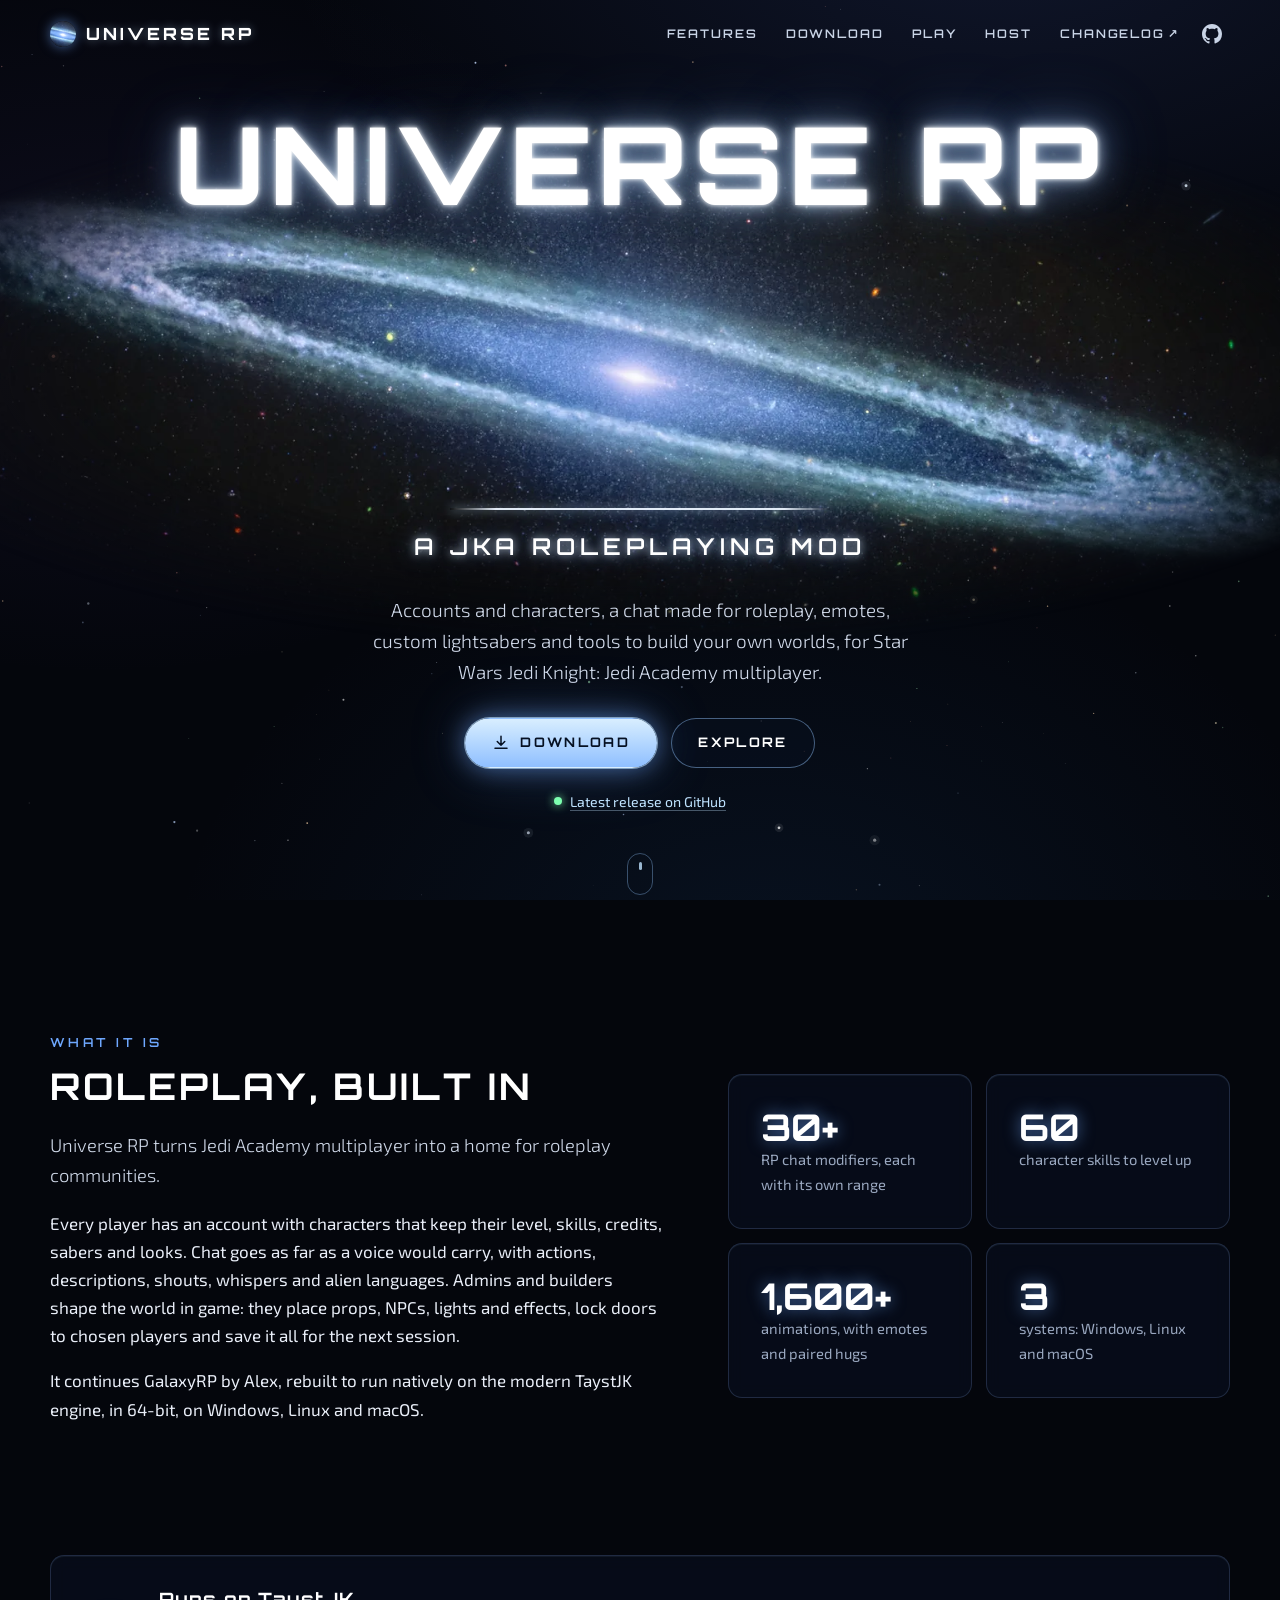
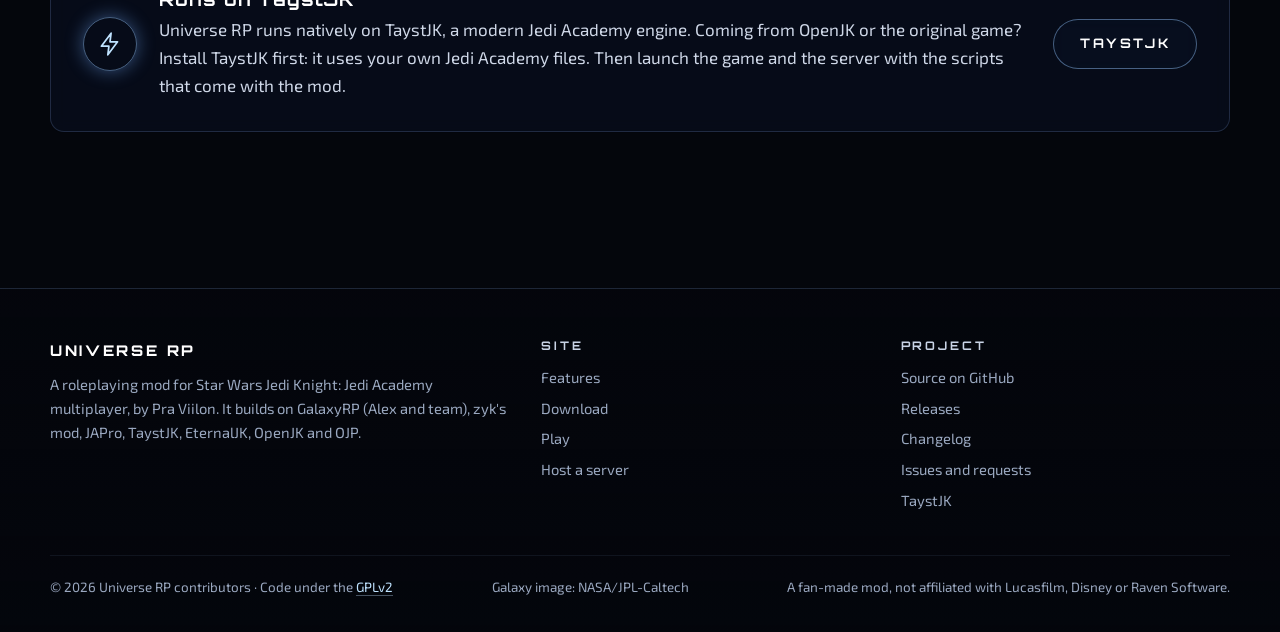
==== index.html @ 898f9db4 "Website: skeleton, star field and home page hero" ====
<!doctype html>
<html lang="en">
<head>
	<meta charset="utf-8">
	<meta name="viewport" content="width=device-width, initial-scale=1">
	<title>Universe RP · A Jedi Academy roleplaying mod</title>
	<meta name="description" content="Universe RP is a roleplaying mod for Star Wars Jedi Knight: Jedi Academy multiplayer, running natively on TaystJK for Windows, Linux and macOS.">
	<meta name="theme-color" content="#04060c">
	<link rel="icon" type="image/png" sizes="32x32" href="assets/img/favicon-32.png">
	<link rel="apple-touch-icon" href="assets/img/apple-touch-icon.png">
	<meta property="og:type" content="website">
	<meta property="og:site_name" content="Universe RP">
	<meta property="og:title" content="Universe RP · A Jedi Academy roleplaying mod">
	<meta property="og:description" content="Accounts and characters, RP chat, emotes, custom sabers, world building and more. Runs natively on TaystJK for Windows, Linux and macOS.">
	<meta property="og:image" content="https://praviilon.github.io/Universe_RP/assets/img/og-cover.jpg">
	<meta property="og:image:width" content="1200">
	<meta property="og:image:height" content="630">
	<meta name="twitter:card" content="summary_large_image">
	<link rel="preload" href="assets/fonts/orbitron.woff2" as="font" type="font/woff2" crossorigin>
	<link rel="preload" href="assets/fonts/exo2.woff2" as="font" type="font/woff2" crossorigin>
	<link rel="stylesheet" href="assets/css/site.css">
</head>
<body>
	<a class="skip-link" href="#main">Skip to content</a>
	<canvas id="starfield" aria-hidden="true"></canvas>

	<header class="site-header">
		<div class="wrap header-inner">
			<a class="brand" href="./"><img src="assets/img/favicon-32.png" alt="" width="26" height="26">UNIVERSE RP</a>
			<button class="menu-toggle" type="button" aria-expanded="false" aria-controls="site-nav" aria-label="Menu">
				<svg viewBox="0 0 24 24" fill="none" stroke-width="2" stroke-linecap="round"><path d="M4 7h16M4 12h16M4 17h16"/></svg>
			</button>
			<nav class="nav" id="site-nav" aria-label="Main">
				<a href="features.html">Features</a>
				<a href="download.html">Download</a>
				<a href="play.html">Play</a>
				<a href="host.html">Host</a>
				<a class="ext" href="https://github.com/praviilon/Universe_RP/blob/main/CHANGELOG.md">Changelog</a>
				<a class="nav-icon" href="https://github.com/praviilon/Universe_RP" aria-label="Universe RP on GitHub">
					<svg viewBox="0 0 16 16" aria-hidden="true"><path d="M8 0C3.58 0 0 3.58 0 8c0 3.54 2.29 6.53 5.47 7.59.4.07.55-.17.55-.38 0-.19-.01-.82-.01-1.49-2.01.37-2.53-.49-2.69-.94-.09-.23-.48-.94-.82-1.13-.28-.15-.68-.52-.01-.53.63-.01 1.08.58 1.23.82.72 1.21 1.87.87 2.33.66.07-.52.28-.87.51-1.07-1.78-.2-3.64-.89-3.64-3.95 0-.87.31-1.59.82-2.15-.08-.2-.36-1.02.08-2.12 0 0 .67-.21 2.2.82.64-.18 1.32-.27 2-.27.68 0 1.36.09 2 .27 1.53-1.04 2.2-.82 2.2-.82.44 1.1.16 1.92.08 2.12.51.56.82 1.27.82 2.15 0 3.07-1.87 3.75-3.65 3.95.29.25.54.73.54 1.48 0 1.07-.01 1.93-.01 2.2 0 .21.15.46.55.38A8.013 8.013 0 0016 8c0-4.42-3.58-8-8-8z"/></svg>
					<span class="label">GitHub</span>
				</a>
			</nav>
		</div>
	</header>

	<main id="main">
		<section class="hero" aria-labelledby="hero-title">
			<h1 class="hero-title" id="hero-title">Universe RP</h1>
			<div class="hero-galaxy" aria-hidden="true">
				<picture>
					<source type="image/webp" srcset="assets/img/galaxy-720.webp 720w, assets/img/galaxy-1200.webp 1200w, assets/img/galaxy-2000.webp 2000w" sizes="(max-width: 700px) 210vw, (max-width: 1308px) 130vw, 1700px">
					<img src="assets/img/galaxy-1200.jpg" alt="" width="1200" height="401" fetchpriority="high">
				</picture>
			</div>
			<div class="hero-rule" aria-hidden="true"></div>
			<p class="hero-sub">A JKA roleplaying mod</p>
			<p class="hero-text">Accounts and characters, a chat made for roleplay, emotes, custom lightsabers and tools to build your own worlds, for Star Wars Jedi Knight: Jedi Academy multiplayer.</p>
			<div class="hero-actions">
				<a class="btn btn-primary" href="https://github.com/praviilon/Universe_RP/releases/latest">
					<svg viewBox="0 0 24 24" aria-hidden="true"><path d="M12 3v12m0 0l-5-5m5 5l5-5M4 19h16" stroke-linecap="round" stroke-linejoin="round"/></svg>
					Download
				</a>
				<a class="btn btn-ghost" href="#about">Explore</a>
			</div>
			<p class="release-badge" data-release-badge>
				<span class="dot" aria-hidden="true"></span>
				<a href="https://github.com/praviilon/Universe_RP/releases/latest"><span data-release-text>Latest release on GitHub</span></a>
			</p>
			<a class="scroll-cue" href="#about" aria-label="Scroll down"></a>
		</section>

		<section class="section" id="about" aria-labelledby="about-title">
			<div class="wrap split">
				<div>
					<p class="eyebrow">What it is</p>
					<h2 id="about-title">Roleplay, built in</h2>
					<p class="lede">Universe RP turns Jedi Academy multiplayer into a home for roleplay communities.</p>
					<p>Every player has an account with characters that keep their level, skills, credits, sabers and looks. Chat goes as far as a voice would carry, with actions, descriptions, shouts, whispers and alien languages. Admins and builders shape the world in game: they place props, NPCs, lights and effects, lock doors to chosen players and save it all for the next session.</p>
					<p>It continues GalaxyRP by Alex, rebuilt to run natively on the modern TaystJK engine, in 64-bit, on Windows, Linux and macOS.</p>
				</div>
				<div class="stats">
					<div class="card stat"><div class="num">30+</div><div class="label">RP chat modifiers, each with its own range</div></div>
					<div class="card stat"><div class="num">60</div><div class="label">character skills to level up</div></div>
					<div class="card stat"><div class="num">1,600+</div><div class="label">animations, with emotes and paired hugs</div></div>
					<div class="card stat"><div class="num">3</div><div class="label">systems: Windows, Linux and macOS</div></div>
				</div>
			</div>
		</section>

		<section class="section tight" aria-labelledby="taystjk-title">
			<div class="wrap">
				<div class="card callout">
					<div class="icon" aria-hidden="true">
						<svg viewBox="0 0 24 24" stroke-linecap="round" stroke-linejoin="round"><path d="M13 2L4 14h7l-1 8 9-12h-7l1-8z"/></svg>
					</div>
					<div>
						<h3 id="taystjk-title">Runs on TaystJK</h3>
						<p>Universe RP runs natively on TaystJK, a modern Jedi Academy engine. Coming from OpenJK or the original game? Install TaystJK first: it uses your own Jedi Academy files. Then launch the game and the server with the scripts that come with the mod.</p>
					</div>
					<a class="btn btn-ghost" href="https://taysta.github.io/TaystJK/">TaystJK</a>
				</div>
			</div>
		</section>
	</main>

	<footer class="site-footer">
		<div class="wrap">
			<div class="footer-grid">
				<div>
					<div class="footer-brand">UNIVERSE RP</div>
					<p>A roleplaying mod for Star Wars Jedi Knight: Jedi Academy multiplayer, by Pra Viilon. It builds on GalaxyRP (Alex and team), zyk's mod, JAPro, TaystJK, EternalJK, OpenJK and OJP.</p>
				</div>
				<div>
					<h4>Site</h4>
					<ul>
						<li><a href="features.html">Features</a></li>
						<li><a href="download.html">Download</a></li>
						<li><a href="play.html">Play</a></li>
						<li><a href="host.html">Host a server</a></li>
					</ul>
				</div>
				<div>
					<h4>Project</h4>
					<ul>
						<li><a href="https://github.com/praviilon/Universe_RP">Source on GitHub</a></li>
						<li><a href="https://github.com/praviilon/Universe_RP/releases">Releases</a></li>
						<li><a href="https://github.com/praviilon/Universe_RP/blob/main/CHANGELOG.md">Changelog</a></li>
						<li><a href="https://github.com/praviilon/Universe_RP/issues">Issues and requests</a></li>
						<li><a href="https://taysta.github.io/TaystJK/">TaystJK</a></li>
					</ul>
				</div>
			</div>
			<div class="footer-bottom">
				<span>© <span data-year>2026</span> Universe RP contributors · Code under the <a href="https://github.com/praviilon/Universe_RP/blob/main/LICENSE.txt">GPLv2</a></span>
				<span>Galaxy image: NASA/JPL-Caltech</span>
				<span>A fan-made mod, not affiliated with Lucasfilm, Disney or Raven Software.</span>
			</div>
		</div>
	</footer>

	<script src="assets/js/starfield.js" defer></script>
	<script src="assets/js/site.js" defer></script>
</body>
</html>
---- assets/css/site.css ----
/* Universe RP site: one stylesheet for every page.
   Dark space theme taken from the mod's art: deep black and navy, galaxy blue and pale cyan glows.
   Fonts are self-hosted (SIL OFL, licences in assets/fonts/). */

@font-face {
	font-family: "Orbitron";
	src: url("../fonts/orbitron.woff2") format("woff2-variations"), url("../fonts/orbitron.woff2") format("woff2");
	font-weight: 400 900;
	font-style: normal;
	font-display: swap;
}
@font-face {
	font-family: "Exo 2";
	src: url("../fonts/exo2.woff2") format("woff2-variations"), url("../fonts/exo2.woff2") format("woff2");
	font-weight: 100 900;
	font-style: normal;
	font-display: swap;
}
@font-face {
	font-family: "Exo 2";
	src: url("../fonts/exo2-italic.woff2") format("woff2-variations"), url("../fonts/exo2-italic.woff2") format("woff2");
	font-weight: 100 900;
	font-style: italic;
	font-display: swap;
}

:root {
	--space: #04060c;
	--navy: #0a1224;
	--navy-2: #101b33;
	--blue: #6fa8ff;
	--cyan: #bfe3ff;
	--text: #e9eef8;
	--muted: #9aa8c0;
	--line: rgba(150, 190, 255, 0.18);
	--line-strong: rgba(150, 200, 255, 0.45);
	--glass: rgba(10, 18, 36, 0.55);
	--glass-strong: rgba(6, 11, 24, 0.82);
	--glow: 0 0 18px rgba(111, 168, 255, 0.45);
	--radius: 14px;
	--gutter: clamp(16px, 4vw, 40px);
	--max: 1180px;
	--font-display: "Orbitron", "Exo 2", system-ui, sans-serif;
	--font-body: "Exo 2", system-ui, -apple-system, "Segoe UI", sans-serif;
	--font-mono: ui-monospace, "Cascadia Code", Consolas, "Liberation Mono", monospace;
	color-scheme: dark;
}

*, *::before, *::after { box-sizing: border-box; }

html {
	scroll-behavior: smooth;
	scroll-padding-top: 80px;
	-webkit-text-size-adjust: 100%;
}

body {
	margin: 0;
	min-height: 100vh;
	background:
		radial-gradient(1200px 700px at 78% -10%, rgba(64, 88, 170, 0.20), transparent 60%),
		radial-gradient(900px 600px at 8% 35%, rgba(80, 60, 150, 0.12), transparent 60%),
		radial-gradient(1000px 800px at 60% 110%, rgba(30, 80, 140, 0.16), transparent 60%),
		var(--space);
	background-attachment: fixed;
	color: var(--text);
	font-family: var(--font-body);
	font-size: 17px;
	font-weight: 400;
	line-height: 1.65;
	overflow-x: hidden;
}

/* The star field canvas (assets/js/starfield.js) sits behind everything. */
#starfield {
	position: fixed;
	inset: 0;
	width: 100%;
	height: 100%;
	z-index: -1;
	pointer-events: none;
}

img { max-width: 100%; height: auto; display: block; }

a { color: var(--cyan); text-decoration-color: rgba(191, 227, 255, 0.35); text-underline-offset: 3px; }
a:hover { color: #fff; text-decoration-color: currentColor; }

:focus-visible {
	outline: 2px solid var(--cyan);
	outline-offset: 3px;
	border-radius: 4px;
}

.skip-link {
	position: absolute;
	left: 12px;
	top: -60px;
	z-index: 100;
	padding: 8px 14px;
	background: var(--navy-2);
	border: 1px solid var(--line-strong);
	border-radius: 8px;
	color: #fff;
}
.skip-link:focus { top: 12px; }

h1, h2, h3, h4 {
	font-family: var(--font-display);
	font-weight: 700;
	line-height: 1.2;
	letter-spacing: 0.04em;
	color: #fff;
	margin: 0 0 0.6em;
}
h2 { font-size: clamp(1.5rem, 1.1rem + 1.6vw, 2.3rem); text-transform: uppercase; letter-spacing: 0.08em; }
h3 { font-size: 1.15rem; letter-spacing: 0.05em; }
p { margin: 0 0 1em; }

code, kbd {
	font-family: var(--font-mono);
	font-size: 0.9em;
	background: rgba(150, 190, 255, 0.10);
	border: 1px solid var(--line);
	border-radius: 6px;
	padding: 0.05em 0.4em;
	color: var(--cyan);
}

.wrap {
	width: 100%;
	max-width: calc(var(--max) + 2 * var(--gutter));
	margin: 0 auto;
	padding: 0 var(--gutter);
}

.eyebrow {
	font-family: var(--font-display);
	font-size: 0.78rem;
	font-weight: 600;
	letter-spacing: 0.28em;
	text-transform: uppercase;
	color: var(--blue);
	margin: 0 0 0.9em;
}

.lede { font-size: 1.15rem; color: #cfd8e8; font-weight: 300; max-width: 60ch; }

/* ---------- Header ---------- */

.site-header {
	position: fixed;
	top: 0;
	left: 0;
	right: 0;
	z-index: 50;
	transition: background 0.3s ease, border-color 0.3s ease, backdrop-filter 0.3s ease;
	border-bottom: 1px solid transparent;
}
.site-header.scrolled,
.site-header.menu-open {
	background: var(--glass-strong);
	-webkit-backdrop-filter: blur(14px) saturate(1.2);
	backdrop-filter: blur(14px) saturate(1.2);
	border-bottom-color: var(--line);
}
.header-inner {
	display: flex;
	align-items: center;
	justify-content: space-between;
	gap: 16px;
	height: 68px;
}
.brand {
	display: inline-flex;
	align-items: center;
	gap: 10px;
	font-family: var(--font-display);
	font-weight: 800;
	font-size: 1.05rem;
	letter-spacing: 0.18em;
	color: #fff;
	text-decoration: none;
	white-space: nowrap;
	text-shadow: 0 0 10px rgba(191, 227, 255, 0.45);
}
.brand img { width: 26px; height: 26px; border-radius: 50%; box-shadow: 0 0 12px rgba(111, 168, 255, 0.55); }
.brand:hover { color: #fff; }

.nav { display: flex; align-items: center; gap: 4px; }
.nav a {
	position: relative;
	font-family: var(--font-display);
	font-size: 0.74rem;
	font-weight: 600;
	letter-spacing: 0.16em;
	text-transform: uppercase;
	color: #c9d4e6;
	text-decoration: none;
	padding: 10px 12px;
	border-radius: 8px;
}
.nav a:hover, .nav a[aria-current="page"] { color: #fff; text-shadow: 0 0 10px rgba(191, 227, 255, 0.6); }
.nav a[aria-current="page"]::after {
	content: "";
	position: absolute;
	left: 12px;
	right: 12px;
	bottom: 4px;
	height: 1px;
	background: var(--cyan);
	box-shadow: var(--glow);
}
.nav .nav-icon { display: inline-flex; padding: 8px; }
.nav .nav-icon svg { width: 20px; height: 20px; fill: currentColor; }
.nav .nav-icon .label { display: none; }
.nav .ext::after { content: " ↗"; font-family: var(--font-body); letter-spacing: 0; }

.menu-toggle {
	display: none;
	width: 44px;
	height: 44px;
	align-items: center;
	justify-content: center;
	background: transparent;
	border: 1px solid var(--line);
	border-radius: 10px;
	color: #fff;
	cursor: pointer;
}
.menu-toggle svg { width: 22px; height: 22px; stroke: currentColor; }

@media (max-width: 860px) {
	.menu-toggle { display: inline-flex; }
	.nav {
		display: none;
		position: absolute;
		top: 68px;
		left: 0;
		right: 0;
		flex-direction: column;
		align-items: stretch;
		gap: 0;
		padding: 8px var(--gutter) 18px;
		background: var(--glass-strong);
		-webkit-backdrop-filter: blur(14px);
		backdrop-filter: blur(14px);
		border-bottom: 1px solid var(--line);
	}
	.site-header.menu-open .nav { display: flex; }
	.nav a { padding: 14px 4px; font-size: 0.85rem; border-bottom: 1px solid rgba(150, 190, 255, 0.08); }
	.nav a[aria-current="page"]::after { display: none; }
	.nav .nav-icon { padding: 14px 4px; gap: 10px; }
	.nav .nav-icon .label { display: inline; }
}

/* ---------- Buttons ---------- */

.btn {
	display: inline-flex;
	align-items: center;
	justify-content: center;
	gap: 10px;
	min-height: 50px;
	padding: 12px 26px;
	border-radius: 999px;
	font-family: var(--font-display);
	font-size: 0.82rem;
	font-weight: 700;
	letter-spacing: 0.18em;
	text-transform: uppercase;
	text-decoration: none;
	cursor: pointer;
	transition: transform 0.15s ease, box-shadow 0.25s ease, background 0.25s ease, border-color 0.25s ease;
	border: 1px solid transparent;
}
.btn svg { width: 18px; height: 18px; fill: none; stroke: currentColor; stroke-width: 2; }
.btn-primary {
	color: #051022;
	background: linear-gradient(180deg, #d8eeff 0%, #8fbfff 100%);
	box-shadow: 0 0 0 1px rgba(191, 227, 255, 0.6), 0 0 24px rgba(111, 168, 255, 0.55), 0 0 60px rgba(111, 168, 255, 0.25);
}
.btn-primary:hover {
	color: #051022;
	transform: translateY(-1px);
	box-shadow: 0 0 0 1px rgba(220, 240, 255, 0.9), 0 0 30px rgba(140, 190, 255, 0.75), 0 0 80px rgba(111, 168, 255, 0.35);
}
.btn-ghost {
	color: #fff;
	background: rgba(10, 18, 36, 0.35);
	border-color: var(--line-strong);
	-webkit-backdrop-filter: blur(6px);
	backdrop-filter: blur(6px);
}
.btn-ghost:hover { color: #fff; border-color: var(--cyan); box-shadow: var(--glow); }

/* ---------- Hero ---------- */

.hero {
	position: relative;
	min-height: 100vh;
	min-height: 100svh;
	display: flex;
	flex-direction: column;
	align-items: center;
	justify-content: center;
	text-align: center;
	padding: 110px 0 90px;
	overflow: hidden;
	isolation: isolate;
}
/* The galaxy sits in the flow between the title and the subtitle, as in the in-game art: the title
   overlaps its upper edge and the rule sits under its disc, at any screen size (the overlaps are
   fractions of the galaxy's own width). Its black background is screened away so it melts into the
   live star field, and the mask softens the picture's edges so there is no frame. */
.hero {
	--galaxy-w: min(1700px, 130vw);
}
.hero-galaxy {
	position: relative;
	width: var(--galaxy-w);
	flex: none;
	aspect-ratio: 2000 / 669;
	margin: calc(var(--galaxy-w) * -0.075) 0 calc(var(--galaxy-w) * -0.085);
	z-index: -1;
	mix-blend-mode: screen;
	-webkit-mask-image: radial-gradient(ellipse 50% 50% at 50% 50%, #000 62%, transparent 100%);
	mask-image: radial-gradient(ellipse 50% 50% at 50% 50%, #000 62%, transparent 100%);
	pointer-events: none;
	animation: galaxy-in 2.2s ease-out both;
}
@media (max-width: 700px) {
	.hero { --galaxy-w: 210vw; }
}
.hero-galaxy img { width: 100%; }
@keyframes galaxy-in {
	from { opacity: 0; transform: scale(1.04); }
	to { opacity: 1; transform: none; }
}

.hero-title {
	margin: 0;
	font-family: var(--font-display);
	font-weight: 800;
	font-size: clamp(1.6rem, 8.4vw, 7.4rem);
	white-space: nowrap;
	line-height: 1;
	letter-spacing: 0.06em;
	text-transform: uppercase;
	color: #fff;
	text-shadow:
		0 0 4px rgba(255, 255, 255, 0.9),
		0 0 14px rgba(220, 238, 255, 0.75),
		0 0 34px rgba(150, 195, 255, 0.55),
		0 0 70px rgba(111, 168, 255, 0.35);
	animation: title-in 1.6s 0.2s ease-out both;
}
.hero-rule {
	width: min(380px, 60vw);
	height: 2px;
	margin: 0 auto 18px;
	background: linear-gradient(90deg, transparent, rgba(235, 245, 255, 0.95) 12%, rgba(235, 245, 255, 0.95) 88%, transparent);
	box-shadow: 0 0 10px rgba(191, 227, 255, 0.8);
	animation: title-in 1.6s 0.5s ease-out both;
}
.hero-sub {
	margin: 0;
	font-family: var(--font-display);
	font-weight: 600;
	font-size: clamp(0.85rem, 0.6rem + 1.1vw, 1.45rem);
	letter-spacing: 0.22em;
	text-transform: uppercase;
	color: #fff;
	text-shadow: 0 0 8px rgba(220, 238, 255, 0.8), 0 0 22px rgba(111, 168, 255, 0.5);
	animation: title-in 1.6s 0.6s ease-out both;
}
@keyframes title-in {
	from { opacity: 0; transform: translateY(10px); filter: blur(4px); }
	to { opacity: 1; transform: none; filter: none; }
}
.hero-text {
	max-width: 640px;
	margin: 28px auto 0;
	padding: 0 var(--gutter);
	color: #d3dcec;
	font-weight: 300;
	font-size: clamp(1rem, 0.9rem + 0.4vw, 1.18rem);
	animation: title-in 1.6s 0.8s ease-out both;
}
.hero-actions {
	display: flex;
	flex-wrap: wrap;
	justify-content: center;
	gap: 14px;
	margin-top: 30px;
	padding: 0 var(--gutter);
	animation: title-in 1.6s 1s ease-out both;
}
.release-badge {
	display: inline-flex;
	align-items: center;
	gap: 8px;
	margin-top: 22px;
	font-size: 0.88rem;
	color: var(--muted);
	min-height: 1.6em;
	animation: title-in 1.6s 1.1s ease-out both;
}
.release-badge .dot {
	width: 8px;
	height: 8px;
	border-radius: 50%;
	background: #7dffb0;
	box-shadow: 0 0 10px #7dffb0;
}
.release-badge a { color: var(--cyan); }
.scroll-cue {
	position: absolute;
	bottom: 22px;
	left: 50%;
	transform: translateX(-50%);
	width: 26px;
	height: 42px;
	border: 1.5px solid var(--line-strong);
	border-radius: 14px;
	opacity: 0.8;
}
.scroll-cue::after {
	content: "";
	position: absolute;
	left: 50%;
	top: 8px;
	width: 3px;
	height: 8px;
	margin-left: -1.5px;
	border-radius: 2px;
	background: var(--cyan);
	animation: cue 2s ease-in-out infinite;
}
@keyframes cue {
	0% { opacity: 0; transform: translateY(0); }
	30% { opacity: 1; }
	80%, 100% { opacity: 0; transform: translateY(14px); }
}

/* ---------- Sections ---------- */

.section { padding: clamp(70px, 9vw, 130px) 0; position: relative; }
.section.tight { padding-top: 0; }
.section-head { max-width: 760px; margin-bottom: clamp(30px, 4vw, 54px); }
.section-head.center { margin-left: auto; margin-right: auto; text-align: center; }
.section-head.center .lede { margin-left: auto; margin-right: auto; }

.split {
	display: grid;
	grid-template-columns: 1.1fr 0.9fr;
	gap: clamp(28px, 5vw, 70px);
	align-items: center;
}
@media (max-width: 860px) { .split { grid-template-columns: 1fr; } }

.card {
	background: var(--glass);
	border: 1px solid var(--line);
	border-radius: var(--radius);
	padding: clamp(22px, 2.6vw, 32px);
	-webkit-backdrop-filter: blur(8px);
	backdrop-filter: blur(8px);
	box-shadow: inset 0 1px 0 rgba(191, 227, 255, 0.06);
	transition: border-color 0.25s ease, box-shadow 0.25s ease, transform 0.25s ease;
}
.card:hover { border-color: var(--line-strong); box-shadow: inset 0 1px 0 rgba(191, 227, 255, 0.1), 0 0 30px rgba(111, 168, 255, 0.12); }

.stats {
	display: grid;
	grid-template-columns: repeat(2, 1fr);
	gap: 14px;
}
.stat { text-align: left; }
.stat .num {
	font-family: var(--font-display);
	font-weight: 700;
	font-size: clamp(1.6rem, 1.2rem + 1.4vw, 2.3rem);
	color: #fff;
	text-shadow: 0 0 16px rgba(111, 168, 255, 0.6);
	line-height: 1.1;
}
.stat .label { color: var(--muted); font-size: 0.92rem; }

.callout {
	display: grid;
	grid-template-columns: auto 1fr auto;
	gap: 22px;
	align-items: center;
}
.callout .icon {
	width: 54px;
	height: 54px;
	display: grid;
	place-items: center;
	border-radius: 50%;
	border: 1px solid var(--line-strong);
	box-shadow: var(--glow);
}
.callout .icon svg { width: 26px; height: 26px; stroke: var(--cyan); fill: none; stroke-width: 1.6; }
.callout p { margin: 0; color: #cfd8e8; }
.callout h3 { margin-bottom: 0.3em; }
@media (max-width: 700px) { .callout { grid-template-columns: 1fr; text-align: left; } }

/* ---------- Footer ---------- */

.site-footer {
	margin-top: 40px;
	padding: 50px 0 34px;
	border-top: 1px solid var(--line);
	background: linear-gradient(180deg, rgba(4, 6, 12, 0.2), rgba(4, 6, 12, 0.85));
	color: var(--muted);
	font-size: 0.92rem;
}
.footer-grid {
	display: grid;
	grid-template-columns: 1.4fr 1fr 1fr;
	gap: 30px;
}
.footer-grid h4 {
	font-size: 0.74rem;
	letter-spacing: 0.24em;
	text-transform: uppercase;
	color: #c9d4e6;
	margin-bottom: 1em;
}
.footer-grid ul { list-style: none; margin: 0; padding: 0; }
.footer-grid li { margin: 0 0 0.45em; }
.footer-grid a { color: var(--muted); text-decoration: none; }
.footer-grid a:hover { color: #fff; }
.footer-brand { font-family: var(--font-display); font-weight: 800; letter-spacing: 0.18em; color: #fff; margin-bottom: 0.6em; }
.footer-bottom {
	display: flex;
	flex-wrap: wrap;
	justify-content: space-between;
	gap: 10px 24px;
	margin-top: 36px;
	padding-top: 20px;
	border-top: 1px solid rgba(150, 190, 255, 0.08);
	font-size: 0.84rem;
}
@media (max-width: 760px) { .footer-grid { grid-template-columns: 1fr 1fr; } .footer-grid > :first-child { grid-column: 1 / -1; } }

/* ---------- 404 ---------- */

.lost {
	min-height: 100vh;
	min-height: 100svh;
	display: flex;
	flex-direction: column;
	align-items: center;
	justify-content: center;
	text-align: center;
	padding: 120px var(--gutter) 60px;
}
.lost .code {
	font-family: var(--font-display);
	font-weight: 800;
	font-size: clamp(4rem, 2rem + 12vw, 10rem);
	line-height: 1;
	color: #fff;
	text-shadow: 0 0 14px rgba(220, 238, 255, 0.7), 0 0 50px rgba(111, 168, 255, 0.5);
	margin: 0 0 0.2em;
}

/* ---------- Motion preferences ---------- */

@media (prefers-reduced-motion: reduce) {
	html { scroll-behavior: auto; }
	*, *::before, *::after { animation: none !important; transition: none !important; }
}
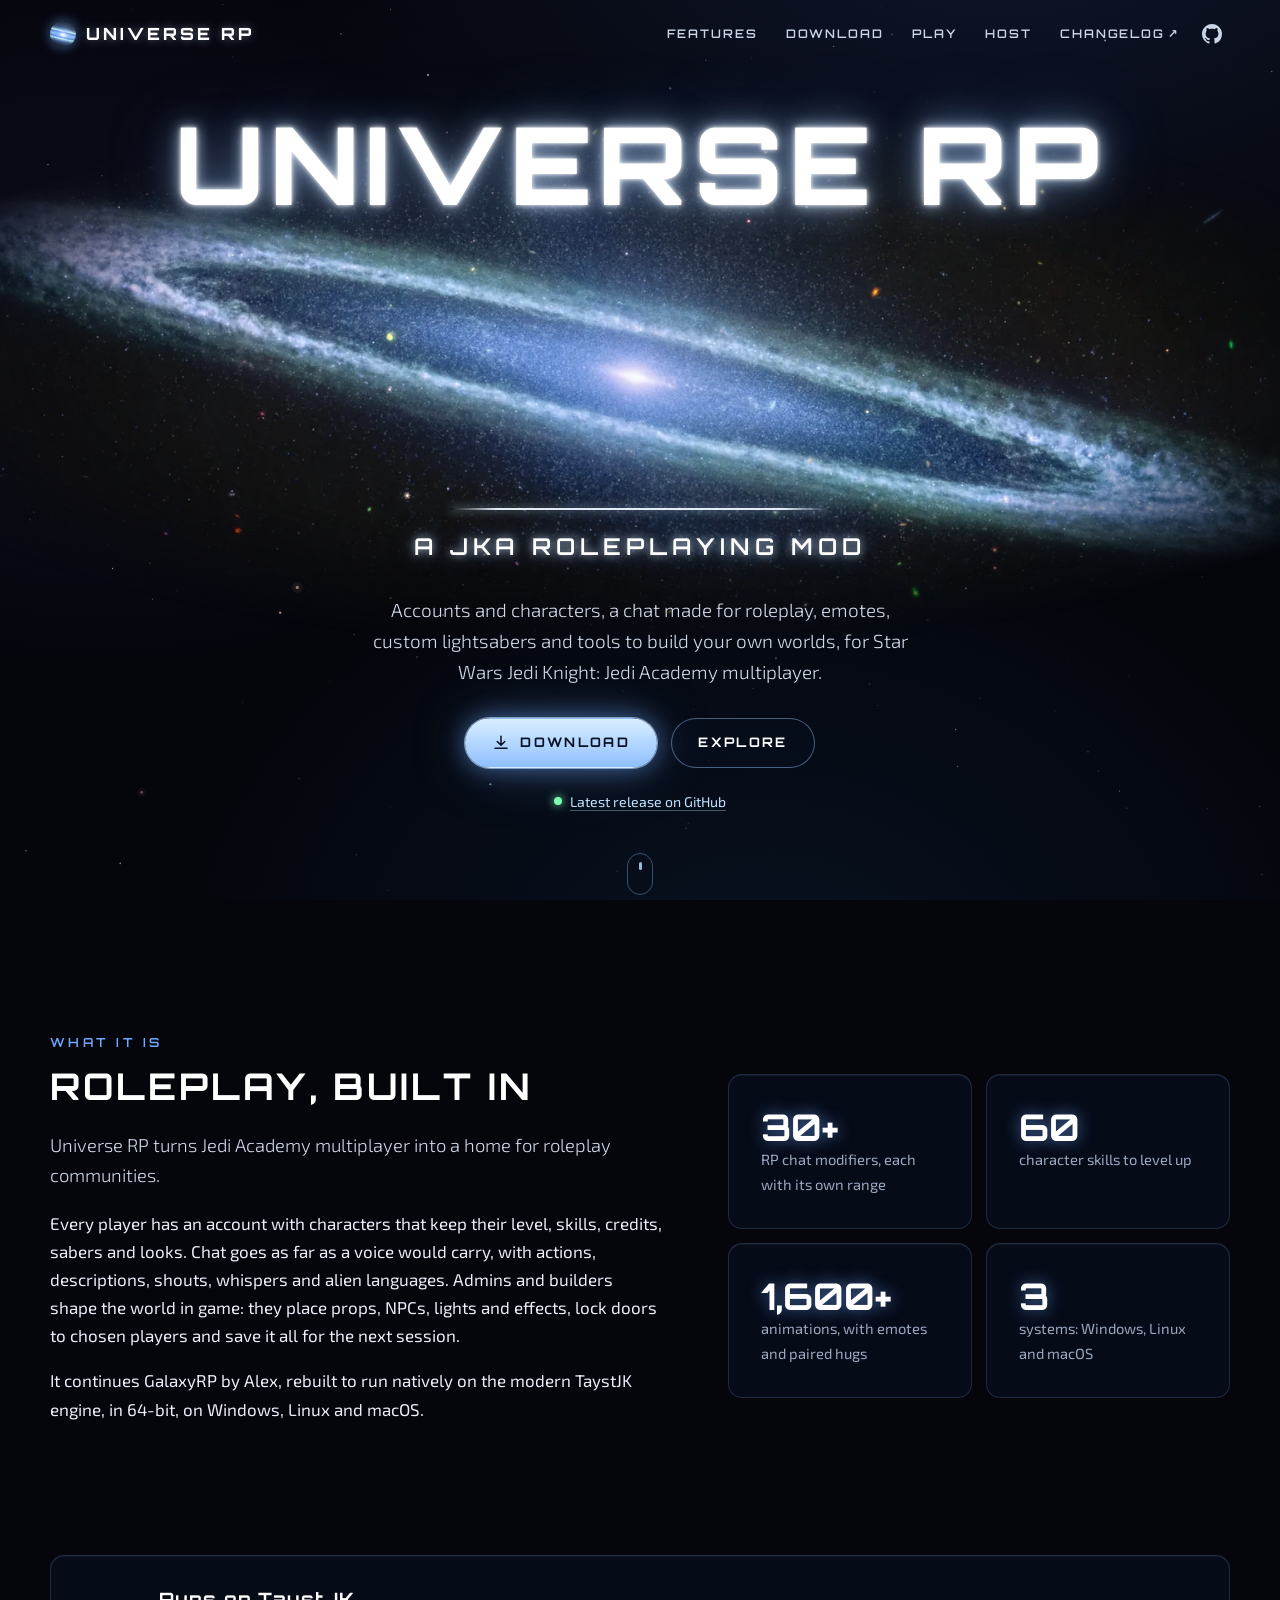
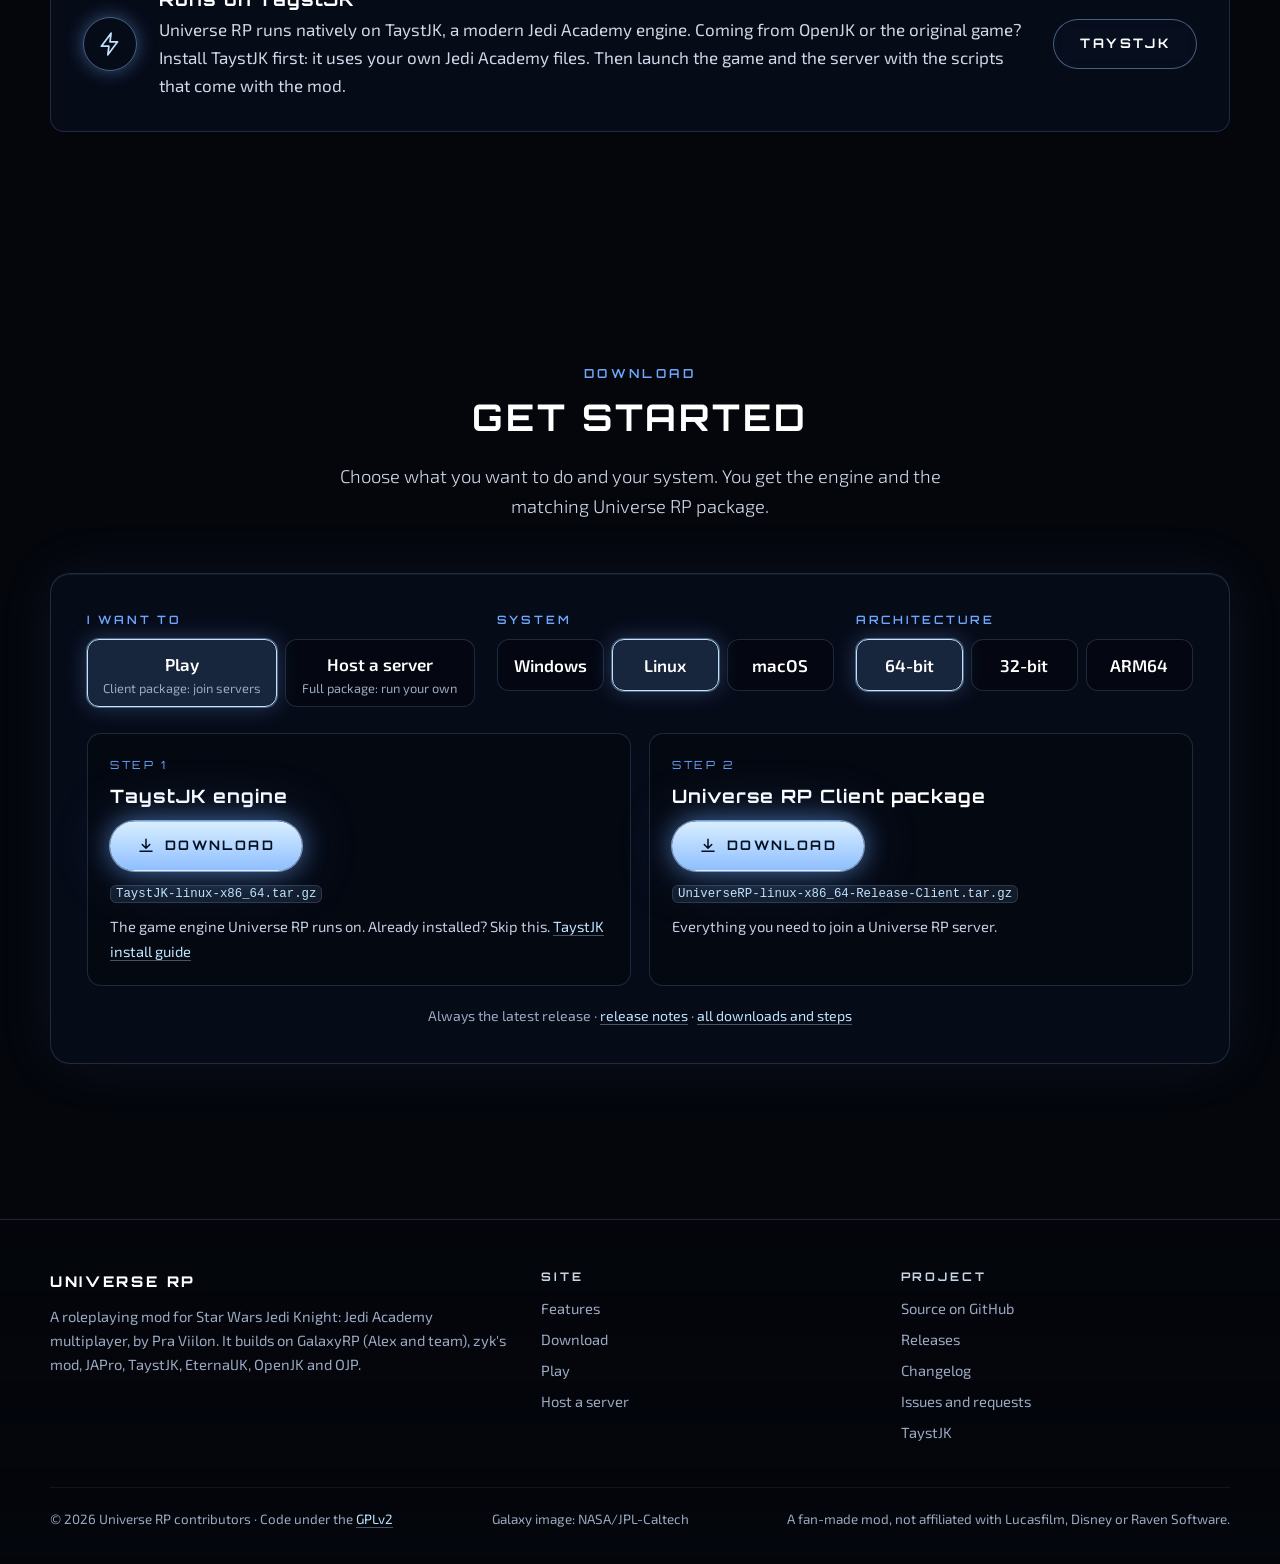
==== commit 4ac4ce51: "Website: download picker and download page" ====
--- a/index.html
+++ b/index.html
@@ -57,7 +57,7 @@
 			<p class="hero-sub">A JKA roleplaying mod</p>
 			<p class="hero-text">Accounts and characters, a chat made for roleplay, emotes, custom lightsabers and tools to build your own worlds, for Star Wars Jedi Knight: Jedi Academy multiplayer.</p>
 			<div class="hero-actions">
-				<a class="btn btn-primary" href="https://github.com/praviilon/Universe_RP/releases/latest">
+				<a class="btn btn-primary" href="download.html">
 					<svg viewBox="0 0 24 24" aria-hidden="true"><path d="M12 3v12m0 0l-5-5m5 5l5-5M4 19h16" stroke-linecap="round" stroke-linejoin="round"/></svg>
 					Download
 				</a>
@@ -102,6 +102,18 @@
 				</div>
 			</div>
 		</section>
+		<section class="section" id="download" aria-labelledby="download-title">
+			<div class="wrap">
+				<div class="section-head center">
+					<p class="eyebrow">Download</p>
+					<h2 id="download-title">Get started</h2>
+					<p class="lede">Choose what you want to do and your system. You get the engine and the matching Universe RP package.</p>
+				</div>
+				<div class="picker" data-download-picker data-compact>
+					<noscript><p>The picker needs JavaScript: see <a href="download.html#all-downloads">all downloads</a>.</p></noscript>
+				</div>
+			</div>
+		</section>
 	</main>
 
 	<footer class="site-footer">
@@ -141,5 +153,6 @@
 
 	<script src="assets/js/starfield.js" defer></script>
 	<script src="assets/js/site.js" defer></script>
+	<script src="assets/js/download.js" defer></script>
 </body>
 </html>
--- a/assets/css/site.css
+++ b/assets/css/site.css
@@ -546,6 +546,157 @@
 }
 @media (max-width: 760px) { .footer-grid { grid-template-columns: 1fr 1fr; } .footer-grid > :first-child { grid-column: 1 / -1; } }
 
+/* ---------- Inner pages: page heading ---------- */
+
+.page-head {
+	padding: clamp(120px, 14vw, 170px) 0 clamp(30px, 4vw, 50px);
+	text-align: center;
+}
+.page-head h1 {
+	font-size: clamp(2rem, 1.2rem + 3.6vw, 3.8rem);
+	font-weight: 800;
+	letter-spacing: 0.08em;
+	text-transform: uppercase;
+	text-shadow: 0 0 6px rgba(255, 255, 255, 0.6), 0 0 30px rgba(111, 168, 255, 0.45);
+}
+.page-head .lede { margin-left: auto; margin-right: auto; }
+
+/* ---------- Download picker ---------- */
+
+.picker {
+	background: var(--glass);
+	border: 1px solid var(--line);
+	border-radius: calc(var(--radius) + 6px);
+	padding: clamp(20px, 3vw, 36px);
+	-webkit-backdrop-filter: blur(10px);
+	backdrop-filter: blur(10px);
+	box-shadow: 0 0 60px rgba(111, 168, 255, 0.08), inset 0 1px 0 rgba(191, 227, 255, 0.06);
+}
+.picker-form {
+	display: grid;
+	grid-template-columns: 1.15fr 1fr 1fr;
+	gap: 22px;
+	margin-bottom: 26px;
+}
+@media (max-width: 980px) { .picker-form { grid-template-columns: 1fr; gap: 18px; } }
+
+.seg-group { border: 0; margin: 0; padding: 0; min-width: 0; }
+.seg-group legend {
+	padding: 0;
+	margin-bottom: 10px;
+	font-family: var(--font-display);
+	font-size: 0.72rem;
+	font-weight: 600;
+	letter-spacing: 0.24em;
+	text-transform: uppercase;
+	color: var(--blue);
+}
+.seg { display: flex; flex-wrap: wrap; gap: 8px; }
+.seg input {
+	position: absolute;
+	opacity: 0;
+	width: 1px;
+	height: 1px;
+	pointer-events: none;
+}
+.seg label {
+	flex: 1 1 0;
+	min-width: 92px;
+	display: flex;
+	flex-direction: column;
+	justify-content: center;
+	gap: 2px;
+	min-height: 52px;
+	padding: 10px 14px;
+	border: 1px solid var(--line);
+	border-radius: 12px;
+	background: rgba(4, 6, 12, 0.45);
+	cursor: pointer;
+	transition: border-color 0.2s ease, background 0.2s ease, box-shadow 0.2s ease;
+	text-align: center;
+}
+.seg label:hover { border-color: var(--line-strong); }
+.seg-title { font-weight: 600; color: #fff; }
+.seg-note { font-size: 0.8rem; color: var(--muted); line-height: 1.3; }
+.seg input:checked + label {
+	border-color: var(--cyan);
+	background: rgba(111, 168, 255, 0.16);
+	box-shadow: 0 0 0 1px rgba(191, 227, 255, 0.35), 0 0 22px rgba(111, 168, 255, 0.3);
+}
+.seg input:focus-visible + label { outline: 2px solid var(--cyan); outline-offset: 3px; }
+
+.dl-cards {
+	display: grid;
+	grid-template-columns: 1fr 1fr;
+	gap: 18px;
+}
+@media (max-width: 760px) { .dl-cards { grid-template-columns: 1fr; } }
+.dl-card {
+	display: flex;
+	flex-direction: column;
+	align-items: flex-start;
+	gap: 10px;
+	padding: 22px;
+	border: 1px solid var(--line);
+	border-radius: var(--radius);
+	background: rgba(4, 6, 12, 0.5);
+}
+.dl-card h3 { margin: 0; }
+.dl-step {
+	margin: 0;
+	font-family: var(--font-display);
+	font-size: 0.7rem;
+	letter-spacing: 0.24em;
+	text-transform: uppercase;
+	color: var(--blue);
+}
+.dl-btn { margin-top: 4px; }
+.dl-meta { margin: 0; font-size: 0.86rem; color: var(--muted); word-break: break-all; }
+.dl-meta code { word-break: break-all; }
+.dl-note { margin: 0; font-size: 0.92rem; color: #c3cde0; }
+.dl-next {
+	margin-top: 22px;
+	padding: 20px 22px;
+	border: 1px dashed var(--line);
+	border-radius: var(--radius);
+}
+.dl-next h3 { margin-bottom: 0.4em; }
+.dl-steps { margin: 0 0 0.8em; padding-left: 1.3em; }
+.dl-steps li { margin-bottom: 0.4em; }
+.dl-next p { margin: 0; }
+.dl-release { margin: 18px 0 0; font-size: 0.88rem; color: var(--muted); text-align: center; }
+
+/* ---------- Tables ---------- */
+
+.table-wrap {
+	overflow-x: auto;
+	border: 1px solid var(--line);
+	border-radius: var(--radius);
+	background: var(--glass);
+	-webkit-backdrop-filter: blur(8px);
+	backdrop-filter: blur(8px);
+}
+table { width: 100%; border-collapse: collapse; font-size: 0.95rem; }
+th, td { padding: 12px 16px; text-align: left; vertical-align: top; border-bottom: 1px solid rgba(150, 190, 255, 0.1); }
+thead th {
+	font-family: var(--font-display);
+	font-size: 0.72rem;
+	font-weight: 600;
+	letter-spacing: 0.2em;
+	text-transform: uppercase;
+	color: var(--blue);
+	background: rgba(4, 6, 12, 0.35);
+}
+tbody tr:last-child td, tbody tr:last-child th { border-bottom: 0; }
+tbody th { font-weight: 600; color: #fff; white-space: nowrap; }
+td .size { display: block; font-size: 0.8rem; color: var(--muted); }
+td a { word-break: break-all; }
+.muted { color: var(--muted); }
+
+.stack > * + * { margin-top: clamp(40px, 5vw, 64px); }
+.prose { max-width: 820px; }
+.prose h2 { margin-top: 0; }
+
 /* ---------- 404 ---------- */
 
 .lost {
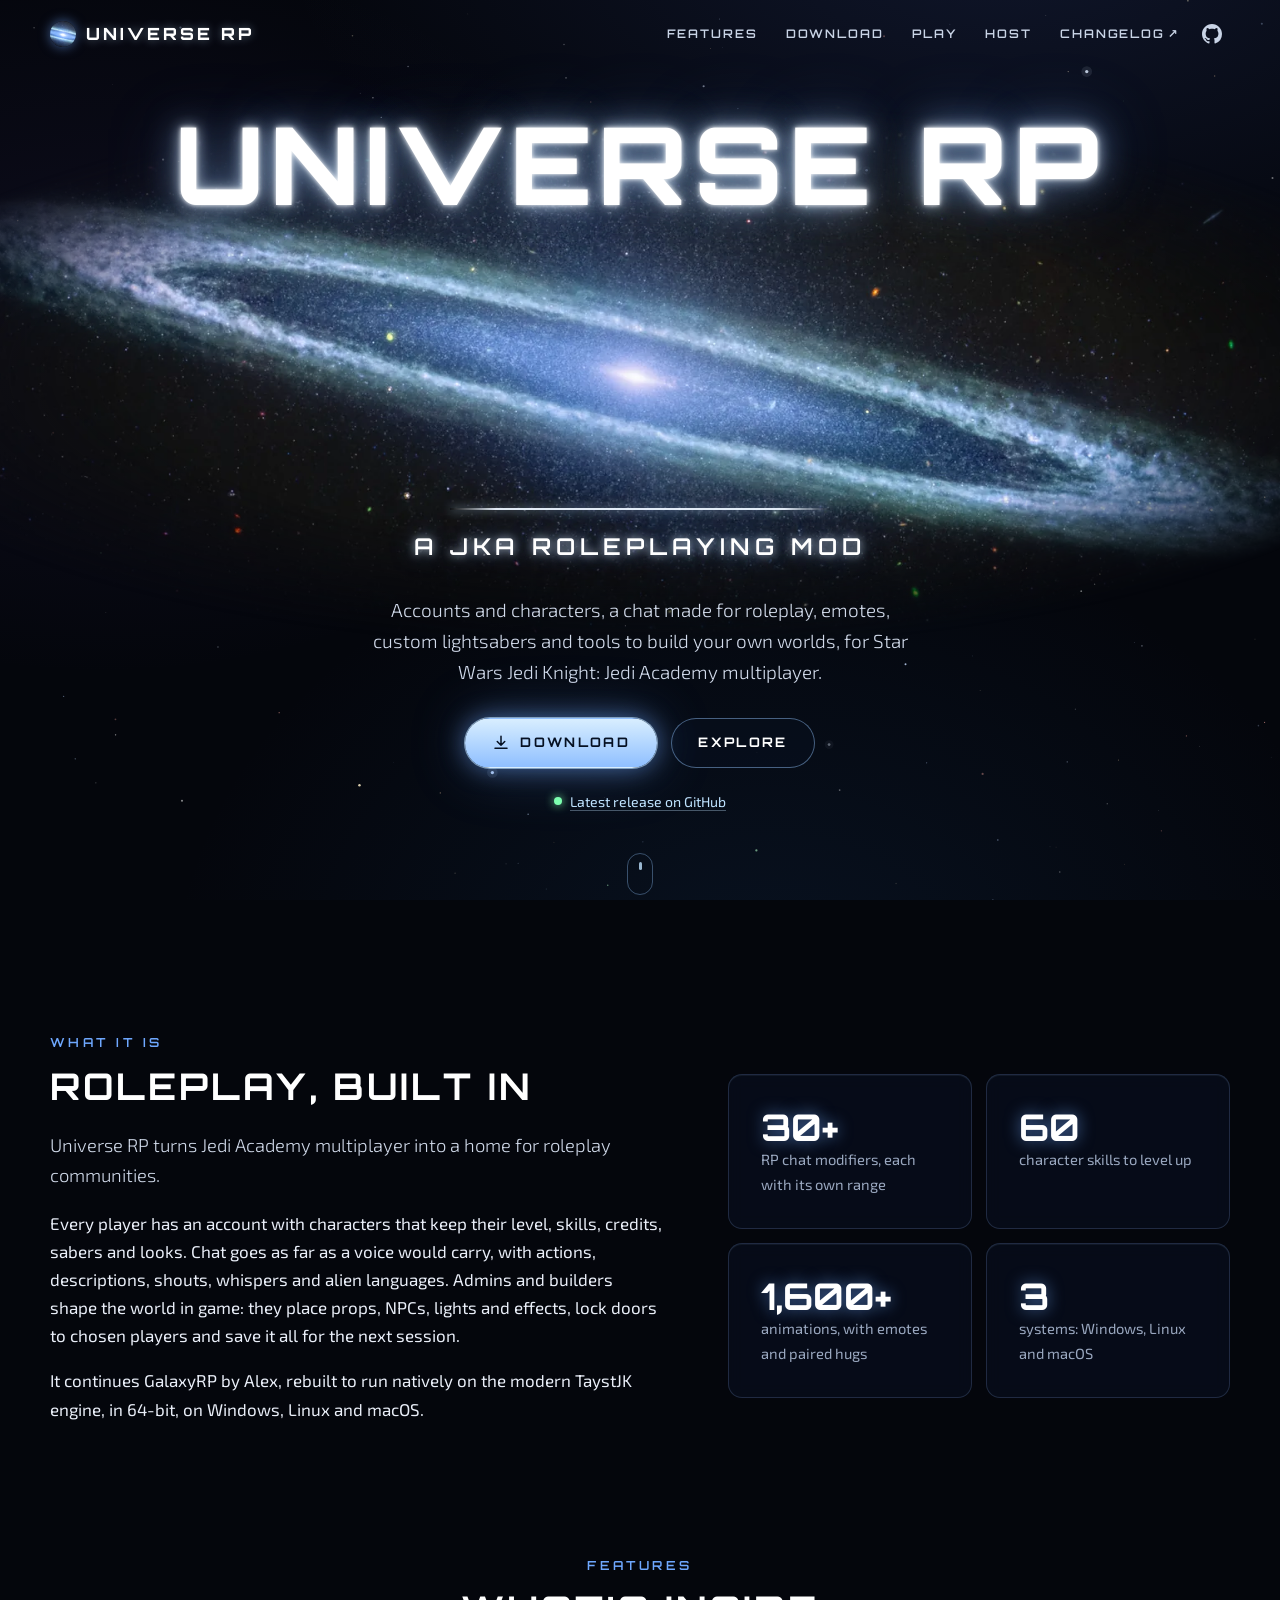
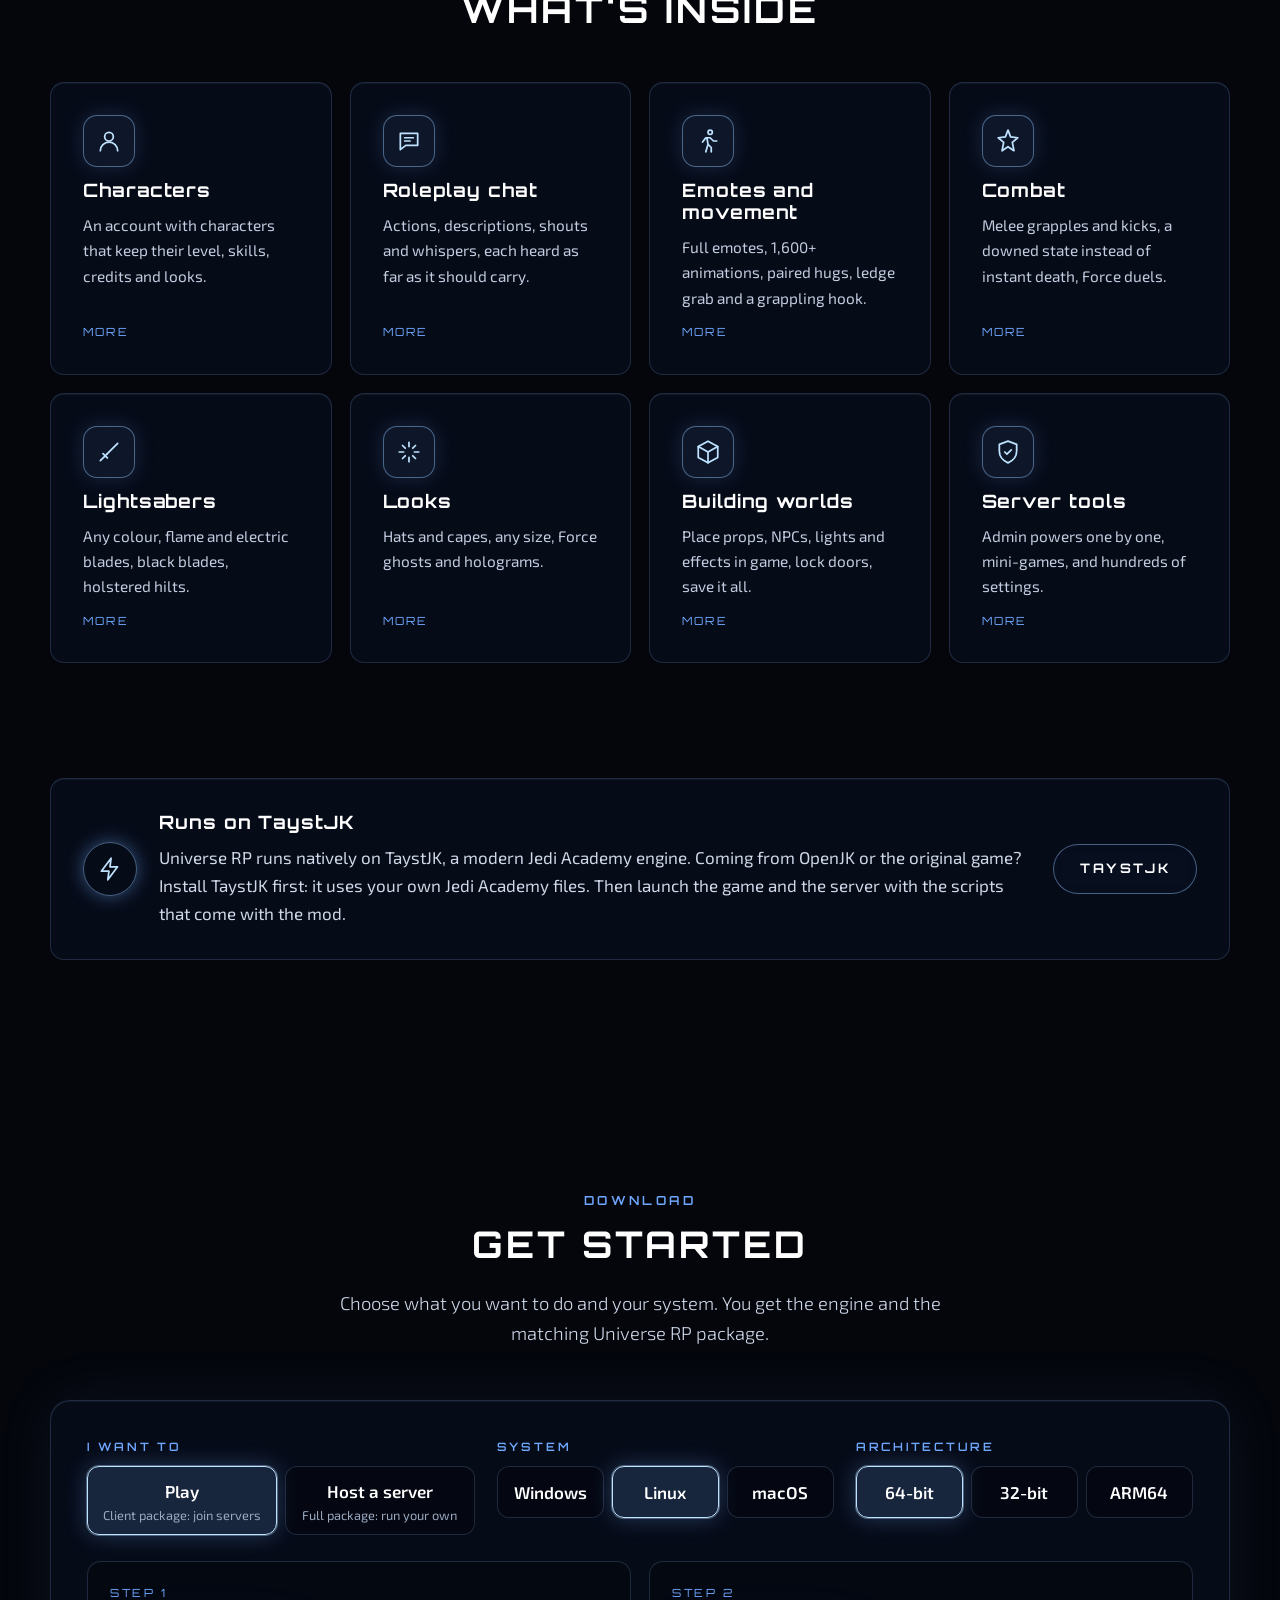
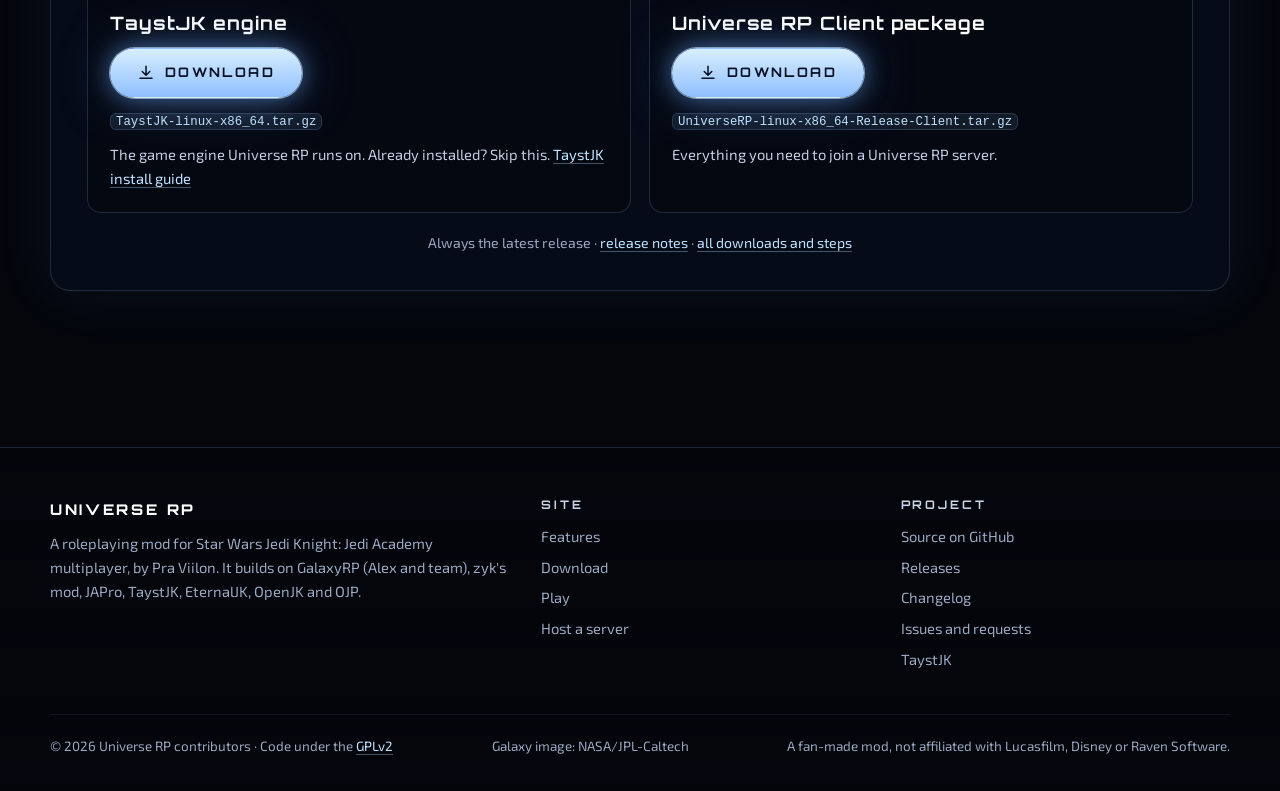
==== commit 18070112: "Website: features, play and host pages" ====
--- a/index.html
+++ b/index.html
@@ -61,7 +61,7 @@
 					<svg viewBox="0 0 24 24" aria-hidden="true"><path d="M12 3v12m0 0l-5-5m5 5l5-5M4 19h16" stroke-linecap="round" stroke-linejoin="round"/></svg>
 					Download
 				</a>
-				<a class="btn btn-ghost" href="#about">Explore</a>
+				<a class="btn btn-ghost" href="features.html">Explore</a>
 			</div>
 			<p class="release-badge" data-release-badge>
 				<span class="dot" aria-hidden="true"></span>
@@ -84,6 +84,65 @@
 					<div class="card stat"><div class="num">60</div><div class="label">character skills to level up</div></div>
 					<div class="card stat"><div class="num">1,600+</div><div class="label">animations, with emotes and paired hugs</div></div>
 					<div class="card stat"><div class="num">3</div><div class="label">systems: Windows, Linux and macOS</div></div>
+				</div>
+			</div>
+		</section>
+
+		<section class="section tight" id="highlights" aria-labelledby="highlights-title">
+			<div class="wrap">
+				<div class="section-head center">
+					<p class="eyebrow">Features</p>
+					<h2 id="highlights-title">What's inside</h2>
+				</div>
+				<div class="highlights">
+					<a class="card feature-card" href="features.html#characters">
+						<span class="ico" aria-hidden="true"><svg viewBox="0 0 24 24"><circle cx="12" cy="8" r="4"/><path d="M4 21c0-4.4 3.6-8 8-8s8 3.6 8 8"/></svg></span>
+						<h3>Characters</h3>
+						<p>An account with characters that keep their level, skills, credits and looks.</p>
+						<span class="more">More</span>
+					</a>
+					<a class="card feature-card" href="features.html#chat">
+						<span class="ico" aria-hidden="true"><svg viewBox="0 0 24 24"><path d="M4 5h16v11H9l-5 4z"/><path d="M8 9h8M8 12h5"/></svg></span>
+						<h3>Roleplay chat</h3>
+						<p>Actions, descriptions, shouts and whispers, each heard as far as it should carry.</p>
+						<span class="more">More</span>
+					</a>
+					<a class="card feature-card" href="features.html#emotes">
+						<span class="ico" aria-hidden="true"><svg viewBox="0 0 24 24"><circle cx="14" cy="4" r="2"/><path d="M10 22l2-7 3 3v4M7 13l3-4h4l3 3h3M12 15l-1-6"/></svg></span>
+						<h3>Emotes and movement</h3>
+						<p>Full emotes, 1,600+ animations, paired hugs, ledge grab and a grappling hook.</p>
+						<span class="more">More</span>
+					</a>
+					<a class="card feature-card" href="features.html#combat">
+						<span class="ico" aria-hidden="true"><svg viewBox="0 0 24 24"><path d="M12 2l2.4 6.2L21 9l-5 4.3L17.5 21 12 17.3 6.5 21 8 13.3 3 9l6.6-.8z"/></svg></span>
+						<h3>Combat</h3>
+						<p>Melee grapples and kicks, a downed state instead of instant death, Force duels.</p>
+						<span class="more">More</span>
+					</a>
+					<a class="card feature-card" href="features.html#sabers">
+						<span class="ico" aria-hidden="true"><svg viewBox="0 0 24 24"><path d="M20 4L10 14"/><path d="M10 14l-2 2M8 16l-4 4M6.5 13.5l4 4"/></svg></span>
+						<h3>Lightsabers</h3>
+						<p>Any colour, flame and electric blades, black blades, holstered hilts.</p>
+						<span class="more">More</span>
+					</a>
+					<a class="card feature-card" href="features.html#looks">
+						<span class="ico" aria-hidden="true"><svg viewBox="0 0 24 24"><path d="M12 3v4M12 17v4M3 12h4M17 12h4M6 6l2.5 2.5M15.5 15.5L18 18M18 6l-2.5 2.5M8.5 15.5L6 18"/></svg></span>
+						<h3>Looks</h3>
+						<p>Hats and capes, any size, Force ghosts and holograms.</p>
+						<span class="more">More</span>
+					</a>
+					<a class="card feature-card" href="features.html#building">
+						<span class="ico" aria-hidden="true"><svg viewBox="0 0 24 24"><path d="M12 2l9 5v10l-9 5-9-5V7z"/><path d="M12 22V12M21 7l-9 5-9-5"/></svg></span>
+						<h3>Building worlds</h3>
+						<p>Place props, NPCs, lights and effects in game, lock doors, save it all.</p>
+						<span class="more">More</span>
+					</a>
+					<a class="card feature-card" href="features.html#admin">
+						<span class="ico" aria-hidden="true"><svg viewBox="0 0 24 24"><path d="M12 2l8 3v6c0 5-3.5 9-8 11-4.5-2-8-6-8-11V5z"/><path d="M9 12l2 2 4-4"/></svg></span>
+						<h3>Server tools</h3>
+						<p>Admin powers one by one, mini-games, and hundreds of settings.</p>
+						<span class="more">More</span>
+					</a>
 				</div>
 			</div>
 		</section>
--- a/assets/css/site.css
+++ b/assets/css/site.css
@@ -697,6 +697,170 @@
 .prose { max-width: 820px; }
 .prose h2 { margin-top: 0; }
 
+/* ---------- Content pages: guides and features ---------- */
+
+.toc {
+	position: sticky;
+	top: 68px;
+	z-index: 20;
+	margin: 0 0 10px;
+	padding: 12px 0;
+	background: linear-gradient(180deg, rgba(4, 6, 12, 0.92), rgba(4, 6, 12, 0.75));
+	-webkit-backdrop-filter: blur(10px);
+	backdrop-filter: blur(10px);
+	border-top: 1px solid var(--line);
+	border-bottom: 1px solid var(--line);
+}
+.toc ul {
+	list-style: none;
+	margin: 0;
+	padding: 0;
+	display: flex;
+	gap: 8px;
+	overflow-x: auto;
+	scrollbar-width: none;
+}
+.toc ul::-webkit-scrollbar { display: none; }
+.toc a {
+	display: inline-block;
+	white-space: nowrap;
+	padding: 7px 14px;
+	border: 1px solid var(--line);
+	border-radius: 999px;
+	font-size: 0.86rem;
+	color: #cfd8e8;
+	text-decoration: none;
+	background: rgba(10, 18, 36, 0.5);
+}
+.toc a:hover, .toc a.active { color: #fff; border-color: var(--cyan); box-shadow: 0 0 14px rgba(111, 168, 255, 0.25); }
+
+.group { scroll-margin-top: 140px; }
+.group-head {
+	display: flex;
+	align-items: center;
+	gap: 16px;
+	margin-bottom: 10px;
+}
+.group-head h2 { margin: 0; }
+.ico {
+	flex: none;
+	width: 52px;
+	height: 52px;
+	display: grid;
+	place-items: center;
+	border-radius: 14px;
+	border: 1px solid var(--line-strong);
+	background: rgba(111, 168, 255, 0.08);
+	box-shadow: 0 0 20px rgba(111, 168, 255, 0.18);
+}
+.ico svg { width: 26px; height: 26px; fill: none; stroke: var(--cyan); stroke-width: 1.6; stroke-linecap: round; stroke-linejoin: round; }
+.group > .lede { margin-bottom: 1.6em; }
+
+.grid-2, .grid-3 { display: grid; gap: 18px; }
+.grid-2 { grid-template-columns: repeat(2, 1fr); }
+.grid-3 { grid-template-columns: repeat(3, 1fr); }
+@media (max-width: 980px) { .grid-3 { grid-template-columns: repeat(2, 1fr); } }
+@media (max-width: 700px) { .grid-2, .grid-3 { grid-template-columns: 1fr; } }
+.card h3 { margin-bottom: 0.5em; }
+.card p:last-child, .card ul:last-child, .card ol:last-child { margin-bottom: 0; }
+.card ul, .card ol, .prose ul, .prose ol { padding-left: 1.2em; margin: 0 0 1em; }
+.card li, .prose li { margin-bottom: 0.35em; }
+.card .table-wrap { margin-top: 0.6em; background: rgba(4, 6, 12, 0.35); }
+.span-2 { grid-column: span 2; }
+@media (max-width: 700px) { .span-2 { grid-column: auto; } }
+
+.feature-card {
+	display: flex;
+	flex-direction: column;
+	gap: 12px;
+	text-decoration: none;
+	color: var(--text);
+}
+.feature-card:hover { color: var(--text); transform: translateY(-2px); }
+.feature-card h3 { margin: 0; }
+.feature-card p { margin: 0; color: #c3cde0; font-size: 0.96rem; }
+.feature-card .more {
+	margin-top: auto;
+	font-family: var(--font-display);
+	font-size: 0.7rem;
+	letter-spacing: 0.2em;
+	text-transform: uppercase;
+	color: var(--blue);
+}
+
+.note {
+	padding: 14px 18px;
+	border-left: 3px solid var(--blue);
+	border-radius: 0 10px 10px 0;
+	background: rgba(111, 168, 255, 0.08);
+	color: #d3dcec;
+	margin: 0 0 1em;
+}
+.note.warn { border-left-color: #ffb46b; background: rgba(255, 180, 107, 0.08); }
+.note strong { color: #fff; }
+
+.steps { counter-reset: step; list-style: none; margin: 0; padding: 0; display: grid; gap: 18px; }
+.steps > li {
+	counter-increment: step;
+	position: relative;
+	padding: 22px 24px 22px 76px;
+	border: 1px solid var(--line);
+	border-radius: var(--radius);
+	background: var(--glass);
+	-webkit-backdrop-filter: blur(8px);
+	backdrop-filter: blur(8px);
+}
+.steps > li::before {
+	content: counter(step);
+	position: absolute;
+	left: 22px;
+	top: 20px;
+	width: 38px;
+	height: 38px;
+	display: grid;
+	place-items: center;
+	border-radius: 50%;
+	border: 1px solid var(--line-strong);
+	font-family: var(--font-display);
+	font-weight: 700;
+	color: #fff;
+	box-shadow: var(--glow);
+}
+.steps h3 { margin-bottom: 0.4em; }
+.steps p:last-child, .steps ul:last-child { margin-bottom: 0; }
+.steps ul { padding-left: 1.2em; }
+@media (max-width: 560px) {
+	.steps > li { padding: 70px 18px 18px; }
+	.steps > li::before { top: 18px; left: 18px; }
+}
+
+pre {
+	margin: 0 0 1em;
+	padding: 14px 16px;
+	overflow-x: auto;
+	border: 1px solid var(--line);
+	border-radius: 10px;
+	background: rgba(2, 4, 10, 0.75);
+	font-family: var(--font-mono);
+	font-size: 0.88rem;
+	line-height: 1.55;
+	color: #d7e6ff;
+}
+pre code { background: none; border: 0; padding: 0; color: inherit; font-size: inherit; }
+
+.tag {
+	display: inline-block;
+	margin-left: 6px;
+	padding: 1px 8px;
+	border-radius: 999px;
+	border: 1px solid var(--line);
+	font-size: 0.72rem;
+	letter-spacing: 0.06em;
+	color: var(--muted);
+	vertical-align: middle;
+}
+td code, th code { white-space: nowrap; }
+
 /* ---------- 404 ---------- */
 
 .lost {
@@ -725,3 +889,17 @@
 	html { scroll-behavior: auto; }
 	*, *::before, *::after { animation: none !important; transition: none !important; }
 }
+
+/* Grid and list items may hold wide tables and code blocks: let them shrink, the inner box scrolls. */
+.grid-2 > *, .grid-3 > *, .steps > li, .split > *, .dl-cards > * { min-width: 0; }
+
+.section.group { padding: clamp(44px, 5.5vw, 76px) 0; }
+.highlights { display: grid; gap: 18px; grid-template-columns: repeat(4, 1fr); }
+@media (max-width: 1100px) { .highlights { grid-template-columns: repeat(2, 1fr); } }
+@media (max-width: 560px) { .highlights { grid-template-columns: 1fr; } }
+.highlights > * { min-width: 0; }
+@media (max-width: 700px) {
+	tbody th { white-space: normal; }
+	th, td { padding: 10px 12px; }
+	td code, th code { white-space: normal; word-break: break-word; }
+}
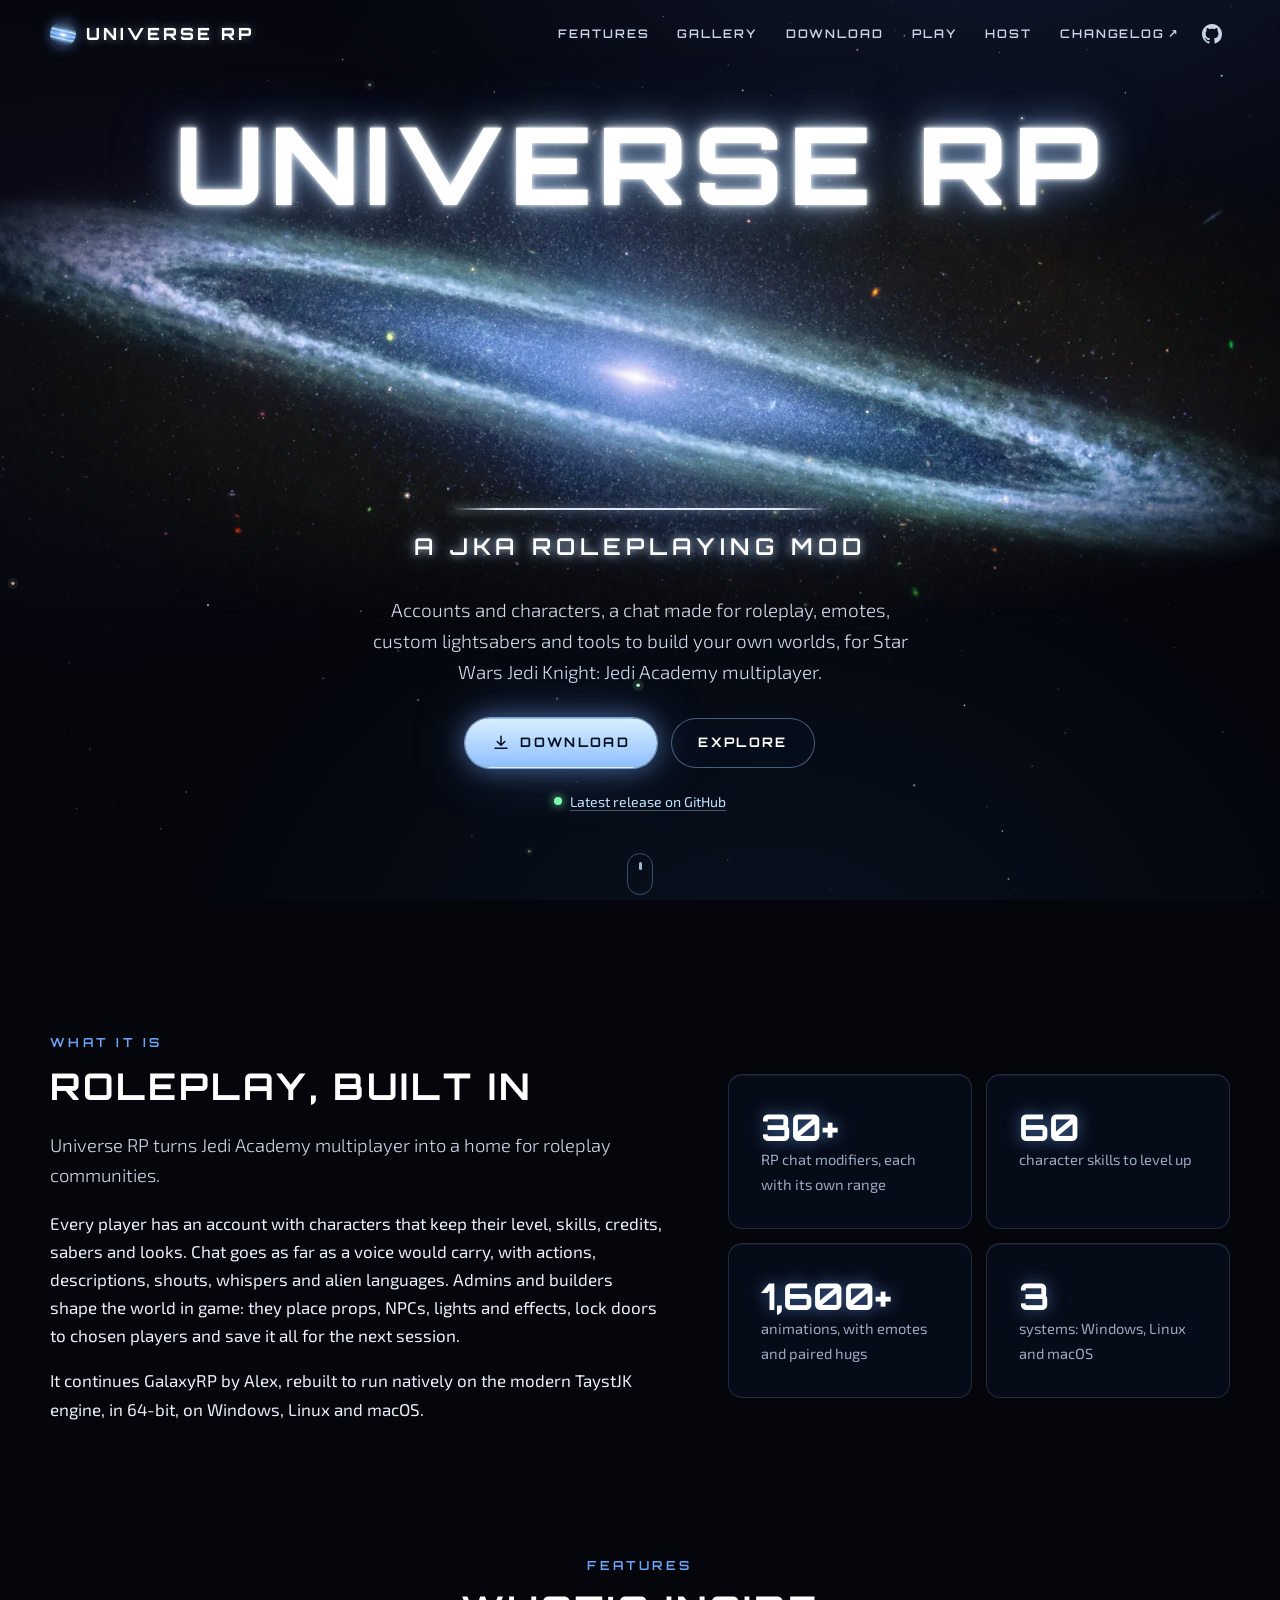
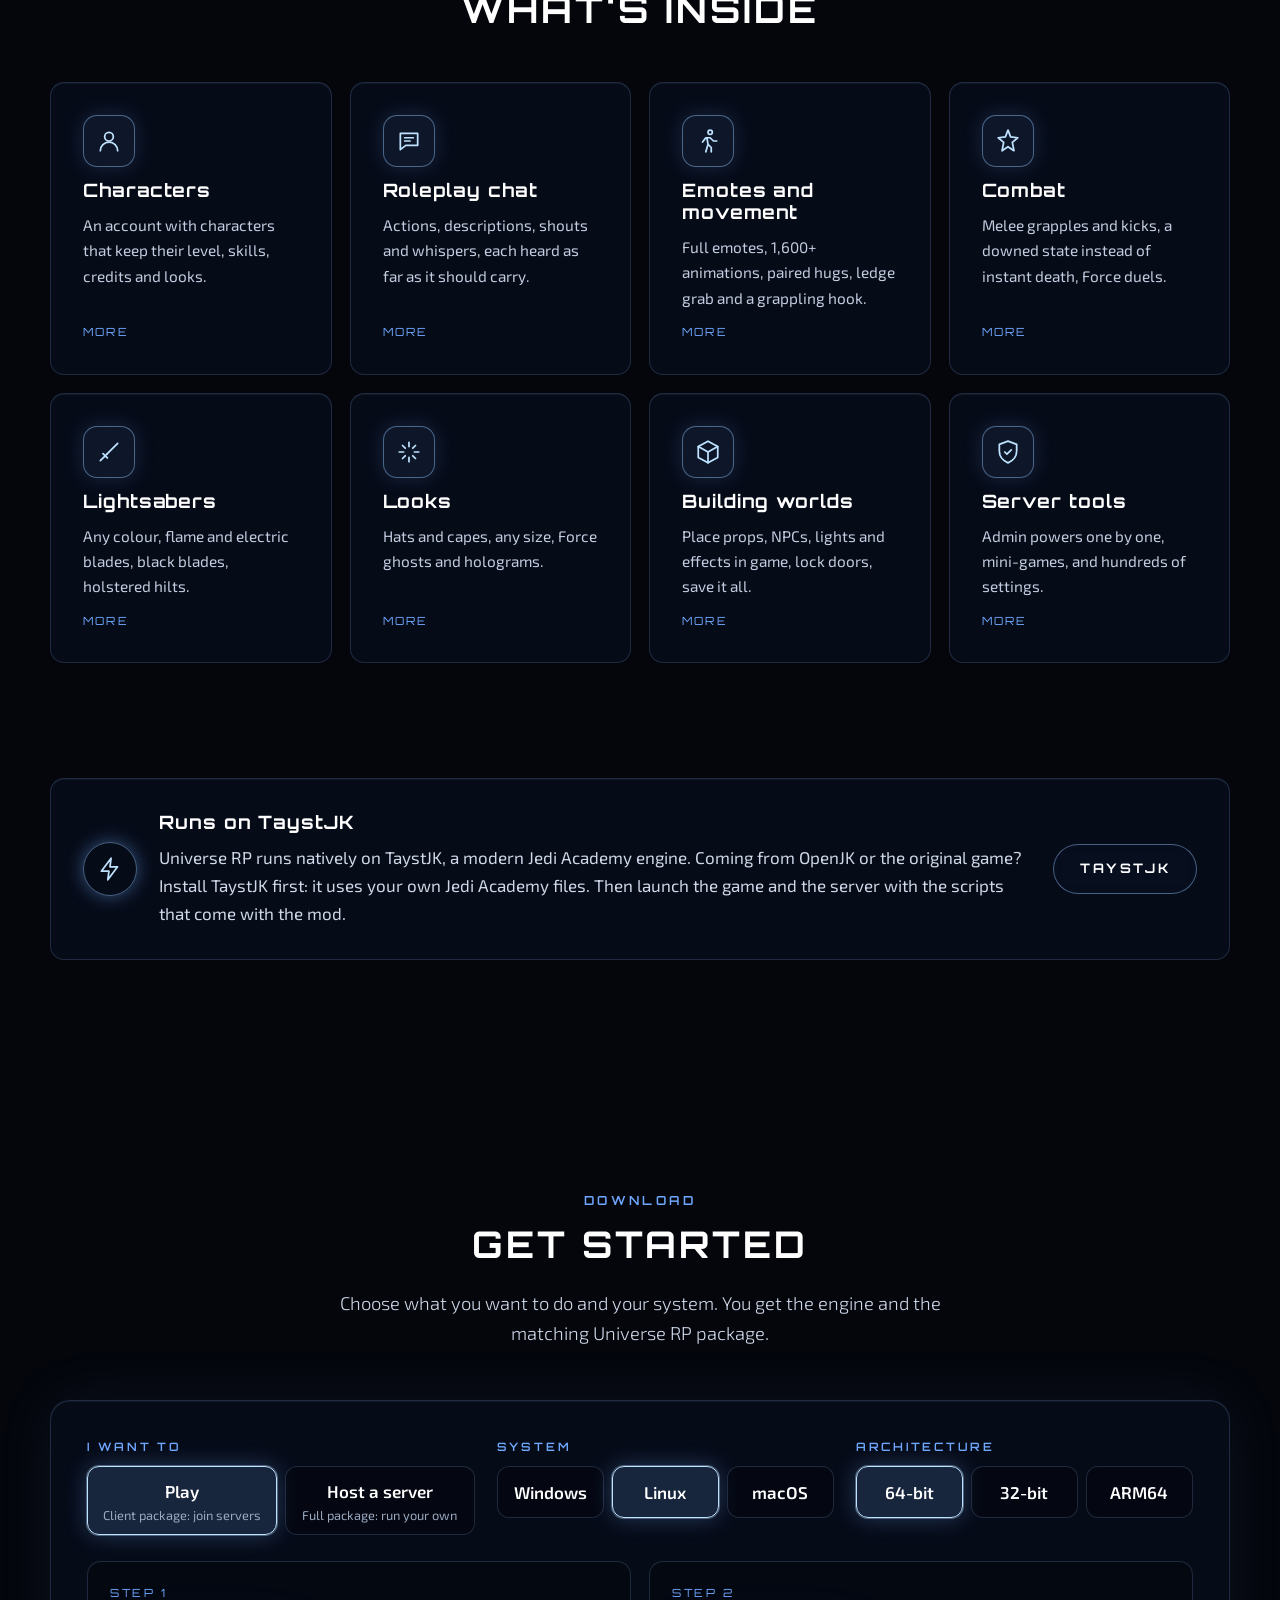
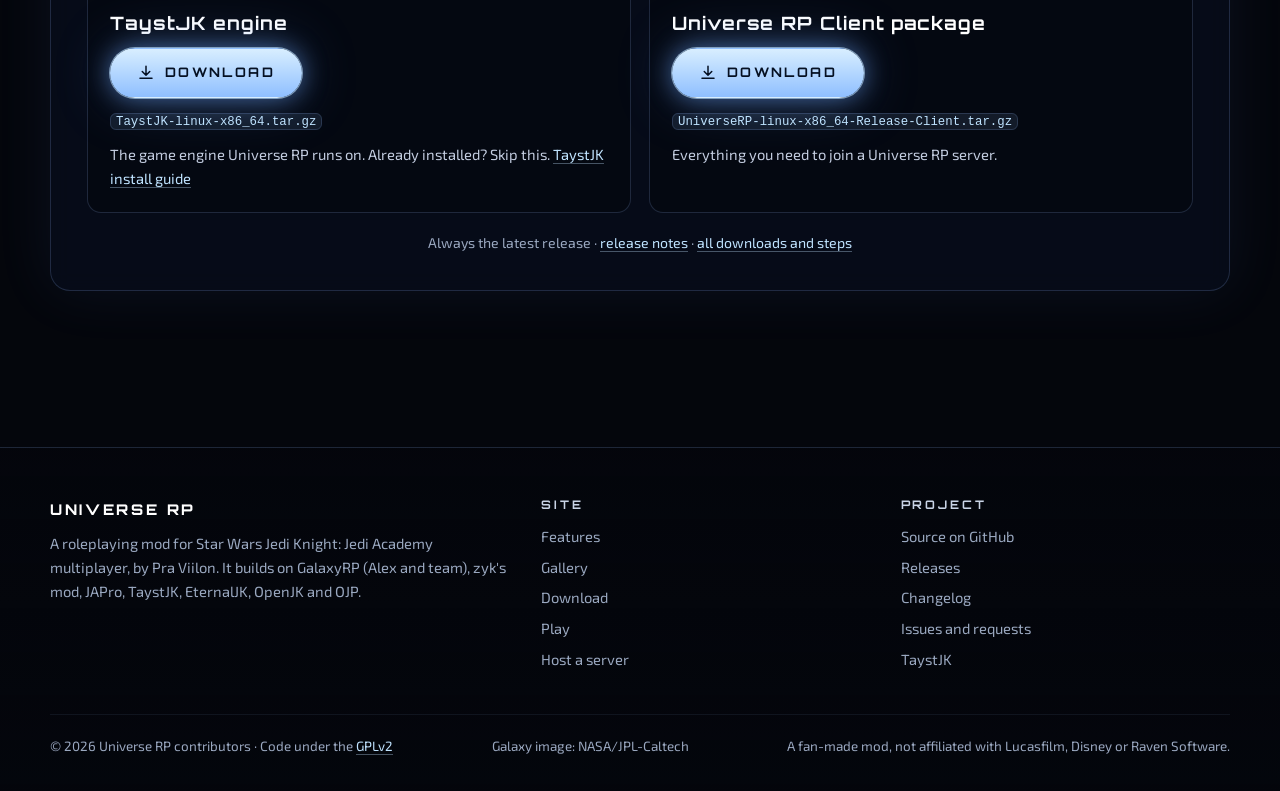
==== commit 47feba68: "Website: Gallery page" ====
--- a/index.html
+++ b/index.html
@@ -32,6 +32,7 @@
 			</button>
 			<nav class="nav" id="site-nav" aria-label="Main">
 				<a href="features.html">Features</a>
+				<a href="gallery.html">Gallery</a>
 				<a href="download.html">Download</a>
 				<a href="play.html">Play</a>
 				<a href="host.html">Host</a>
@@ -186,6 +187,7 @@
 					<h4>Site</h4>
 					<ul>
 						<li><a href="features.html">Features</a></li>
+						<li><a href="gallery.html">Gallery</a></li>
 						<li><a href="download.html">Download</a></li>
 						<li><a href="play.html">Play</a></li>
 						<li><a href="host.html">Host a server</a></li>
--- a/assets/css/site.css
+++ b/assets/css/site.css
@@ -210,6 +210,11 @@
 	height: 1px;
 	background: var(--cyan);
 	box-shadow: var(--glow);
+}
+/* a narrow desktop or tablet, just above the menu button's width: the seven links a little closer together */
+@media (min-width: 861px) and (max-width: 1000px) {
+	.nav a { padding-left: 8px; padding-right: 8px; letter-spacing: 0.14em; }
+	.nav a[aria-current="page"]::after { left: 8px; right: 8px; }
 }
 .nav .nav-icon { display: inline-flex; padding: 8px; }
 .nav .nav-icon svg { width: 20px; height: 20px; fill: currentColor; }
@@ -903,3 +908,171 @@
 	th, td { padding: 10px 12px; }
 	td code, th code { white-space: normal; word-break: break-word; }
 }
+
+/* ---------- Cvar calculator ---------- */
+
+.visually-hidden {
+	position: absolute !important;
+	width: 1px;
+	height: 1px;
+	overflow: hidden;
+	clip: rect(0 0 0 0);
+	white-space: nowrap;
+}
+.calc { display: grid; gap: 22px; }
+.calc-card { scroll-margin-top: 90px; }
+.calc-head {
+	display: flex;
+	flex-wrap: wrap;
+	justify-content: space-between;
+	align-items: flex-start;
+	gap: 14px 24px;
+	margin-bottom: 16px;
+}
+.calc-title { flex: 1 1 320px; min-width: 0; }
+.calc-title h2 { font-size: 1.15rem; text-transform: none; letter-spacing: 0; margin-bottom: 0.4em; }
+.calc-title h2 code { font-size: 1em; background: none; border: 0; padding: 0; color: #fff; word-break: break-all; }
+.calc-title p { margin: 0; color: #c3cde0; font-size: 0.95rem; }
+.calc-controls { display: flex; flex-wrap: wrap; gap: 8px; align-items: center; }
+.calc-value {
+	width: 150px;
+	min-height: 42px;
+	padding: 8px 12px;
+	border: 1px solid var(--line-strong);
+	border-radius: 10px;
+	background: rgba(2, 4, 10, 0.75);
+	color: #fff;
+	font-family: var(--font-mono);
+	font-size: 1rem;
+}
+.calc-value:focus { outline: 2px solid var(--cyan); outline-offset: 2px; }
+.calc-value[aria-invalid="true"] { border-color: #ff8a8a; box-shadow: 0 0 0 1px #ff8a8a; }
+.chip-btn {
+	min-height: 42px;
+	padding: 8px 16px;
+	border: 1px solid var(--line-strong);
+	border-radius: 999px;
+	background: rgba(10, 18, 36, 0.6);
+	color: #fff;
+	font-family: var(--font-body);
+	font-size: 0.9rem;
+	cursor: pointer;
+}
+.chip-btn:hover { border-color: var(--cyan); box-shadow: 0 0 14px rgba(111, 168, 255, 0.25); }
+.calc-presets { display: flex; flex-wrap: wrap; align-items: center; gap: 8px; margin-bottom: 16px; color: var(--muted); font-size: 0.9rem; }
+.bit-grid {
+	display: grid;
+	grid-template-columns: repeat(auto-fill, minmax(210px, 1fr));
+	gap: 8px;
+}
+.bit {
+	display: flex;
+	align-items: center;
+	gap: 10px;
+	min-height: 44px;
+	padding: 8px 12px;
+	border: 1px solid var(--line);
+	border-radius: 10px;
+	background: rgba(4, 6, 12, 0.45);
+	cursor: pointer;
+	transition: border-color 0.15s ease, background 0.15s ease;
+}
+.bit:hover { border-color: var(--line-strong); }
+.bit input { width: 18px; height: 18px; accent-color: #8fbfff; flex: none; margin: 0; }
+.bit-name { flex: 1; min-width: 0; font-size: 0.93rem; }
+.bit-name small { color: var(--muted); }
+.bit-num { font-family: var(--font-mono); font-size: 0.75rem; color: var(--muted); }
+.bit:has(input:checked) { border-color: var(--cyan); background: rgba(111, 168, 255, 0.14); }
+.calc-line {
+	display: flex;
+	align-items: center;
+	gap: 10px;
+	margin-top: 16px;
+	flex-wrap: wrap;
+}
+.calc-line code { flex: 1 1 260px; padding: 10px 12px; font-size: 0.9rem; word-break: break-all; }
+
+/* ---------- Gallery ---------- */
+
+.gallery-grid { display: grid; gap: 14px; grid-template-columns: repeat(3, 1fr); }
+@media (max-width: 980px) { .gallery-grid { grid-template-columns: repeat(2, 1fr); } }
+@media (max-width: 560px) { .gallery-grid { grid-template-columns: 1fr; } }
+.gallery-grid > * { min-width: 0; }
+.shot {
+	display: block;
+	position: relative;
+	aspect-ratio: 16 / 9;
+	overflow: hidden;
+	border-radius: 12px;
+	border: 1px solid var(--line);
+	background: var(--navy);
+	transition: border-color 0.25s, box-shadow 0.25s;
+}
+.shot img { display: block; width: 100%; height: 100%; object-fit: cover; transition: transform 0.4s ease; }
+.shot:hover, .shot:focus-visible { border-color: var(--line-strong); box-shadow: var(--glow); }
+.shot:hover img { transform: scale(1.035); }
+
+/* the full-size viewer (assets/js/gallery.js) */
+body.lb-open { overflow: hidden; }
+.lightbox {
+	position: fixed;
+	inset: 0;
+	z-index: 300;
+	display: flex;
+	flex-direction: column;
+	background: rgba(2, 4, 9, 0.95);
+}
+.lightbox[hidden] { display: none; }
+.lb-stage {
+	flex: 1;
+	min-height: 0;
+	display: flex;
+	align-items: center;
+	justify-content: center;
+	padding: 64px 84px 8px;
+}
+.lb-stage img {
+	max-width: 100%;
+	max-height: 100%;
+	width: auto;
+	height: auto;
+	border-radius: 8px;
+	border: 1px solid var(--line);
+	box-shadow: 0 0 40px rgba(111, 168, 255, 0.18);
+}
+.lb-bar {
+	display: flex;
+	justify-content: center;
+	gap: 18px;
+	padding: 12px 16px 20px;
+	font-family: var(--font-display);
+	font-size: 0.74rem;
+	letter-spacing: 0.18em;
+	text-transform: uppercase;
+	color: var(--muted);
+}
+.lb-bar .lb-group { color: var(--cyan); }
+.lb-btn {
+	position: absolute;
+	display: grid;
+	place-items: center;
+	width: 48px;
+	height: 48px;
+	border-radius: 50%;
+	border: 1px solid var(--line-strong);
+	background: var(--glass-strong);
+	color: #fff;
+	cursor: pointer;
+	transition: box-shadow 0.2s, border-color 0.2s;
+}
+.lb-btn:hover { border-color: var(--cyan); box-shadow: var(--glow); }
+.lb-btn svg { width: 22px; height: 22px; fill: none; stroke: currentColor; stroke-width: 2; stroke-linecap: round; stroke-linejoin: round; }
+.lb-close { top: 12px; right: 14px; }
+.lb-prev, .lb-next { top: 50%; transform: translateY(-50%); }
+.lb-prev { left: 16px; }
+.lb-next { right: 16px; }
+@media (max-width: 700px) {
+	.lb-stage { padding: 64px 8px 8px; }
+	.lb-prev, .lb-next { top: auto; bottom: 10px; transform: none; width: 44px; height: 44px; }
+	.lb-bar { padding-bottom: 24px; min-height: 64px; align-items: center; }
+}
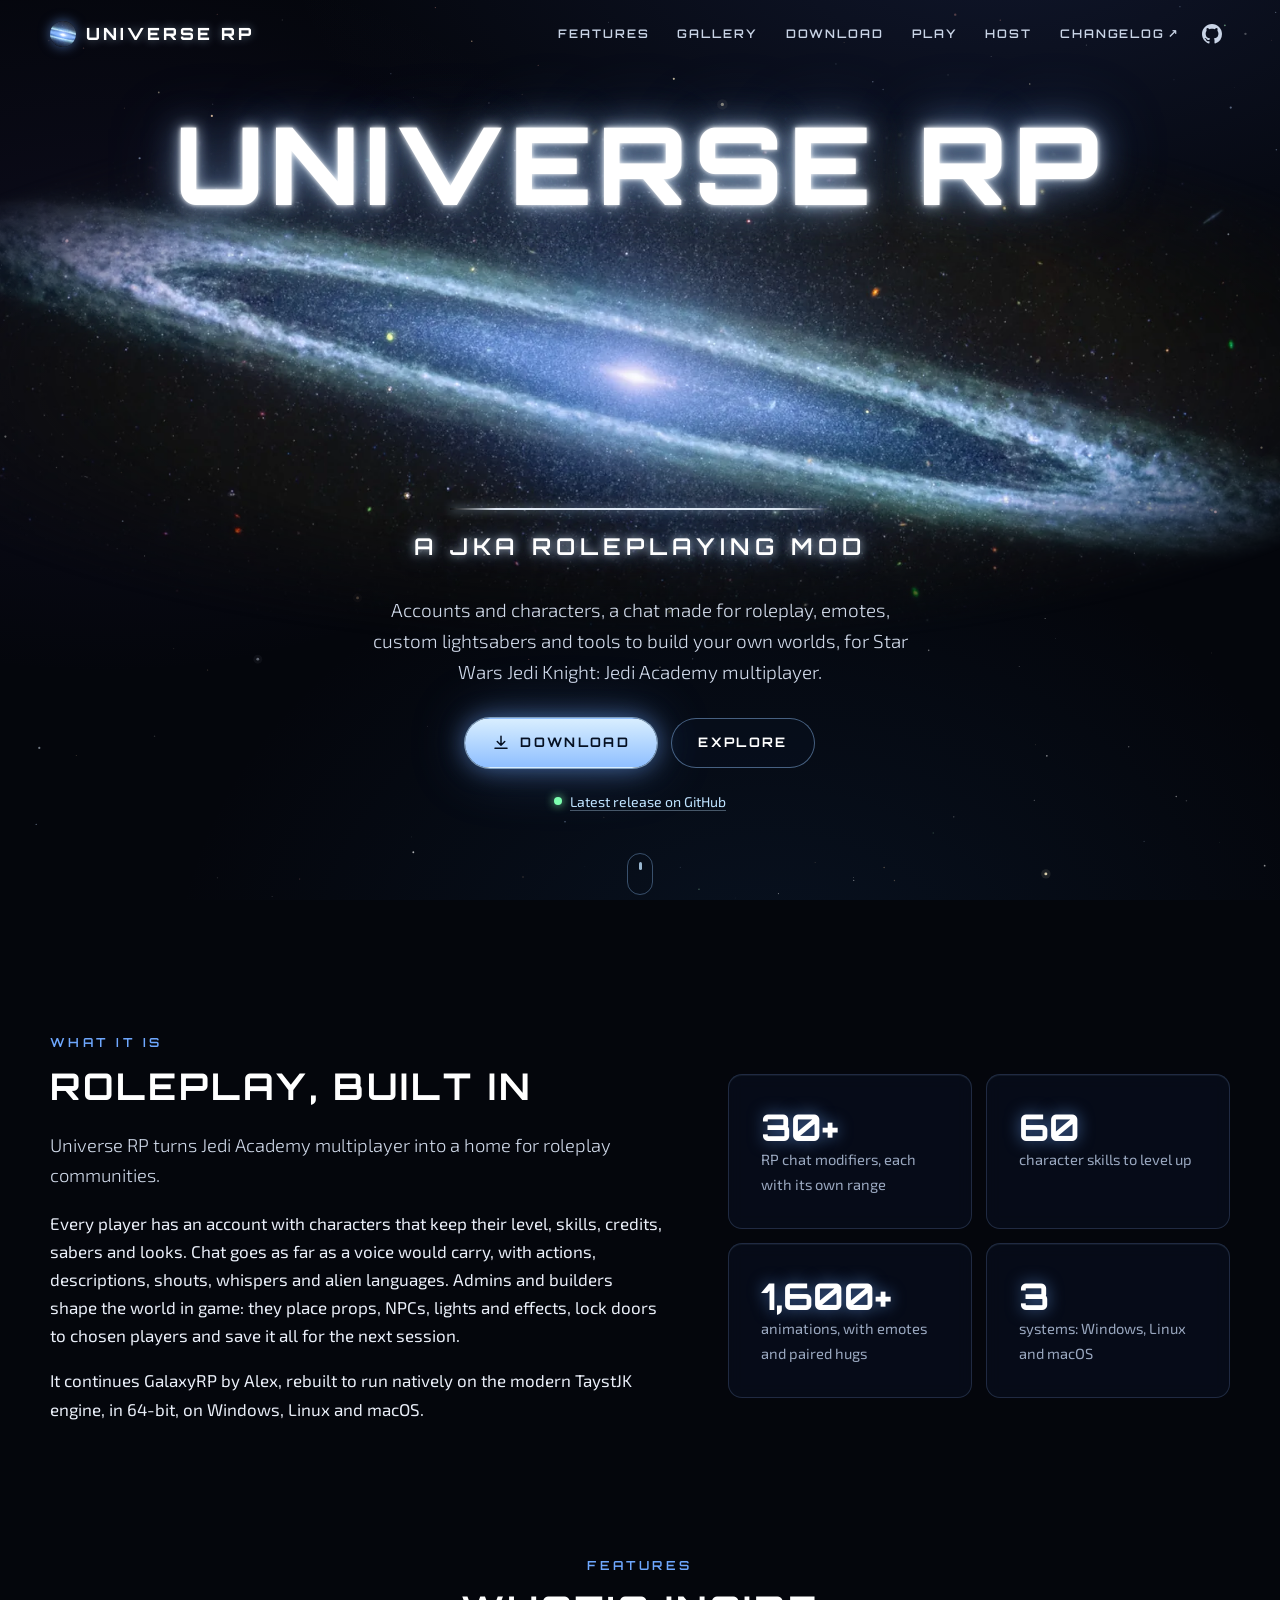
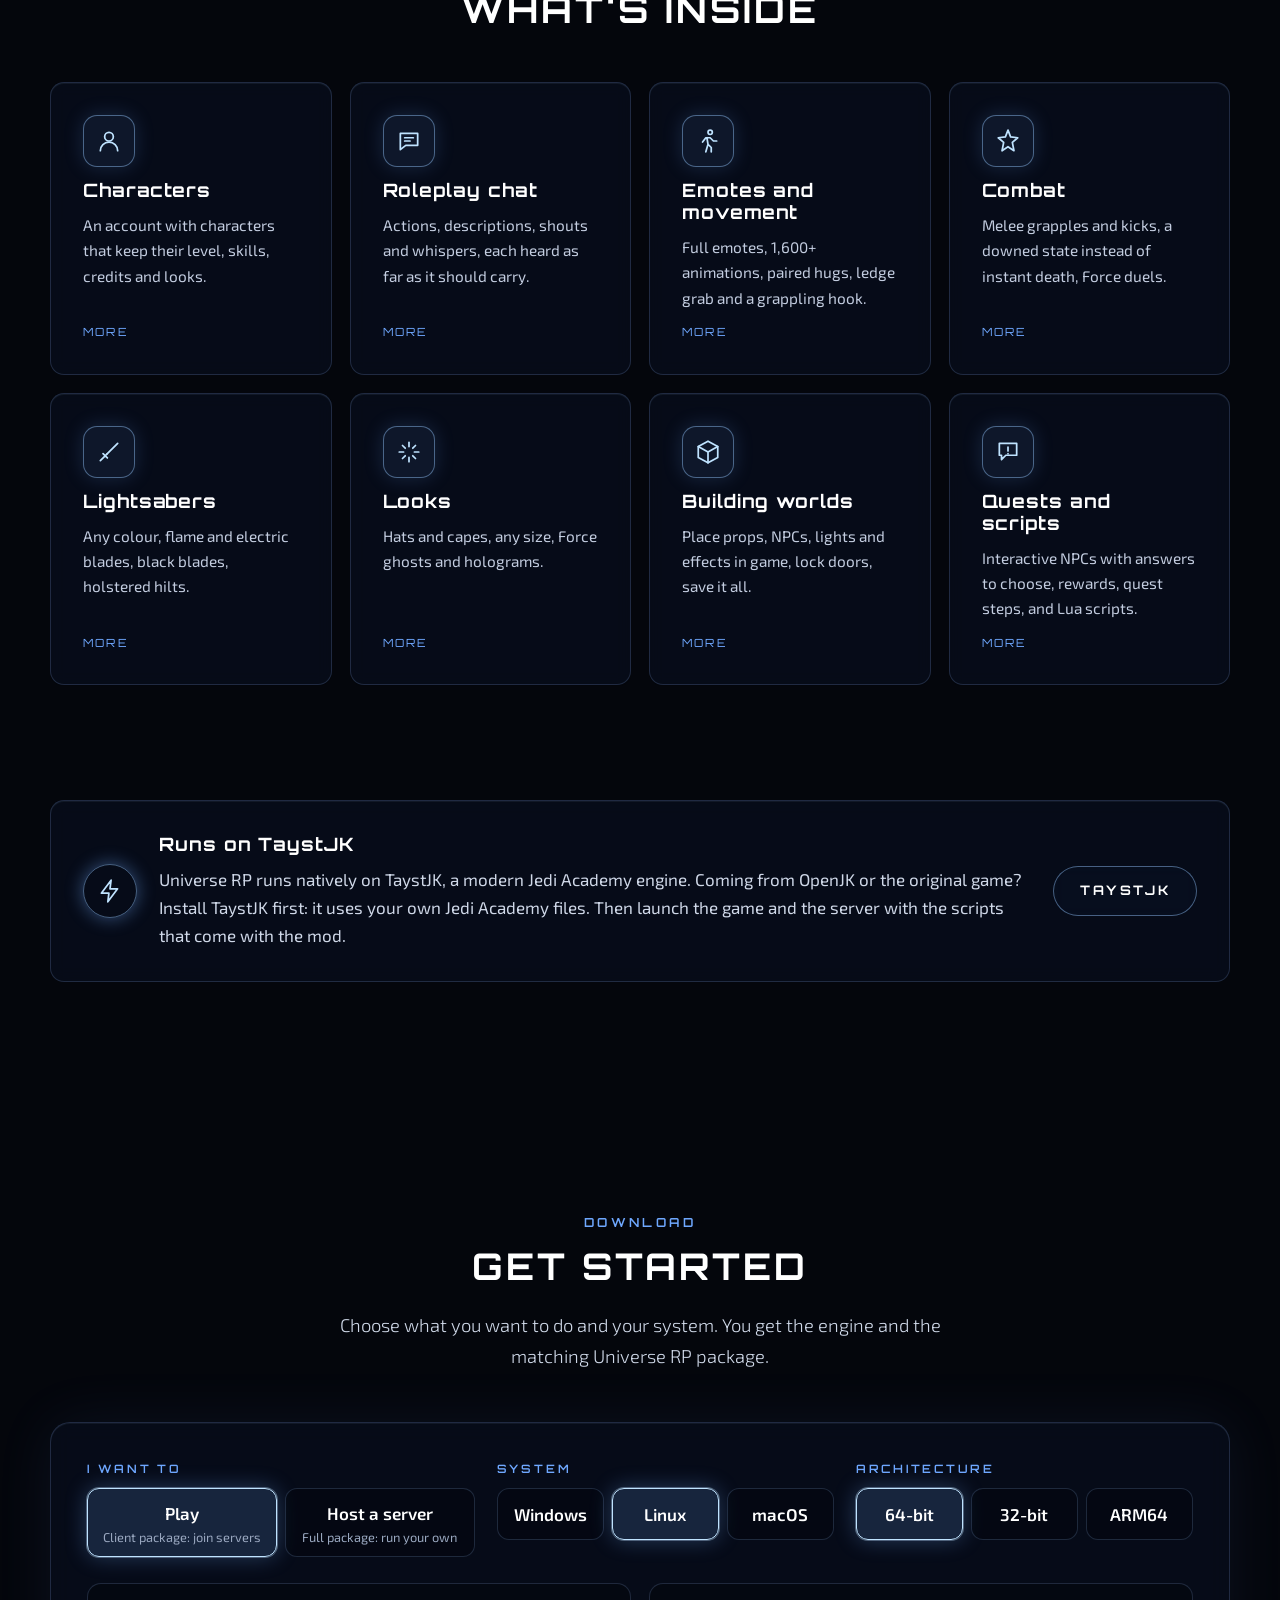
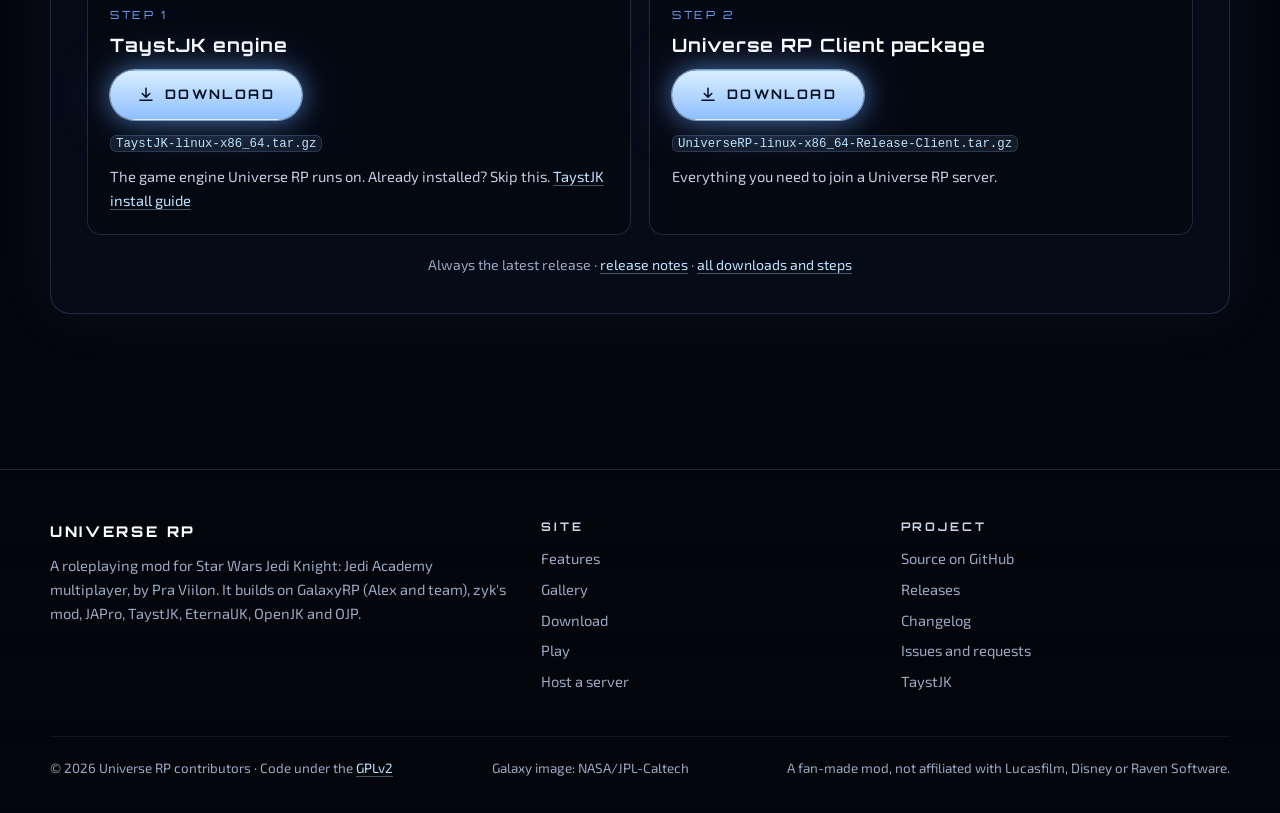
==== commit aa2012e3: "Website home page update" ====
--- a/index.html
+++ b/index.html
@@ -138,10 +138,10 @@
 						<p>Place props, NPCs, lights and effects in game, lock doors, save it all.</p>
 						<span class="more">More</span>
 					</a>
-					<a class="card feature-card" href="features.html#admin">
-						<span class="ico" aria-hidden="true"><svg viewBox="0 0 24 24"><path d="M12 2l8 3v6c0 5-3.5 9-8 11-4.5-2-8-6-8-11V5z"/><path d="M9 12l2 2 4-4"/></svg></span>
-						<h3>Server tools</h3>
-						<p>Admin powers one by one, mini-games, and hundreds of settings.</p>
+					<a class="card feature-card" href="features.html#quests">
+						<span class="ico" aria-hidden="true"><svg viewBox="0 0 24 24"><path d="M4 4h16v11H10l-4 4v-4H4z"/><path d="M12 7.5v3.5M12 13.5h.01"/></svg></span>
+						<h3>Quests and scripts</h3>
+						<p>Interactive NPCs with answers to choose, rewards, quest steps, and Lua scripts.</p>
 						<span class="more">More</span>
 					</a>
 				</div>
--- a/assets/css/site.css
+++ b/assets/css/site.css
@@ -998,6 +998,7 @@
 @media (max-width: 980px) { .gallery-grid { grid-template-columns: repeat(2, 1fr); } }
 @media (max-width: 560px) { .gallery-grid { grid-template-columns: 1fr; } }
 .gallery-grid > * { min-width: 0; }
+.group-head + .gallery-grid { margin-top: 24px; }
 .shot {
 	display: block;
 	position: relative;
